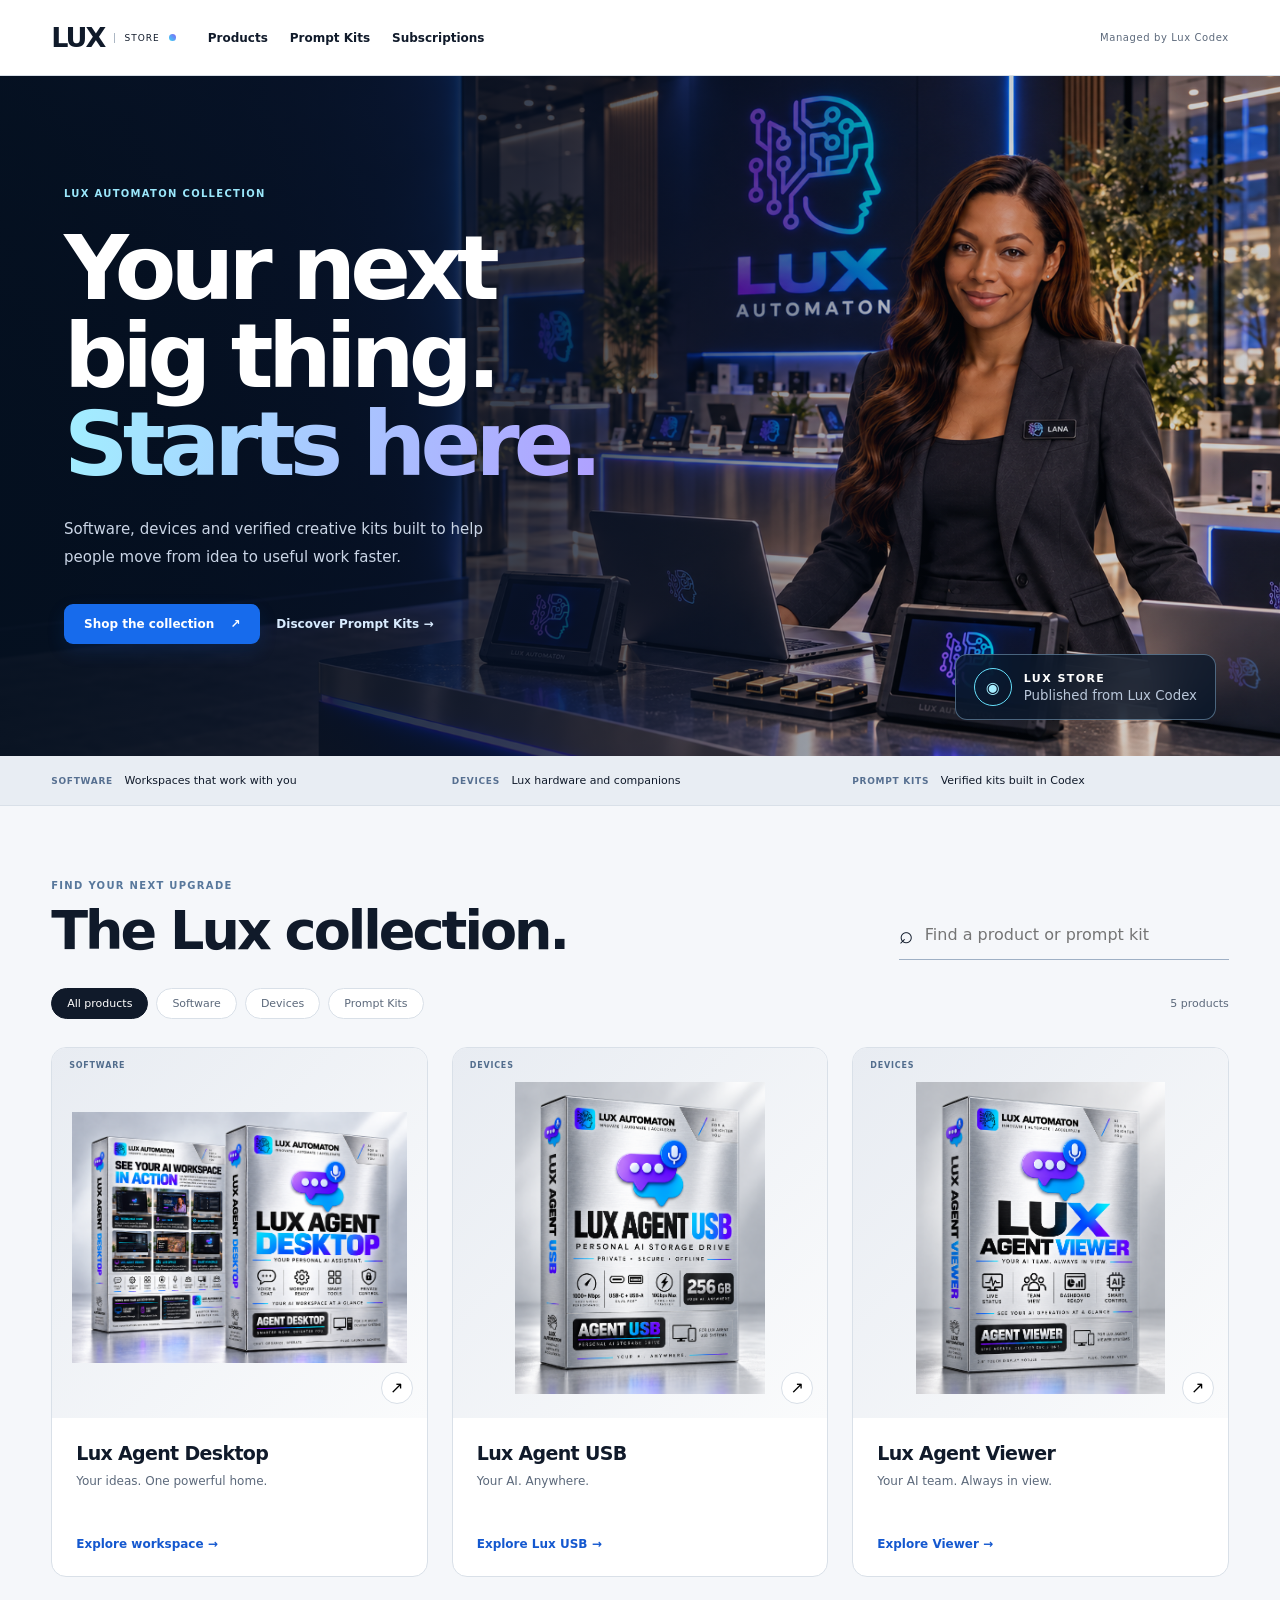
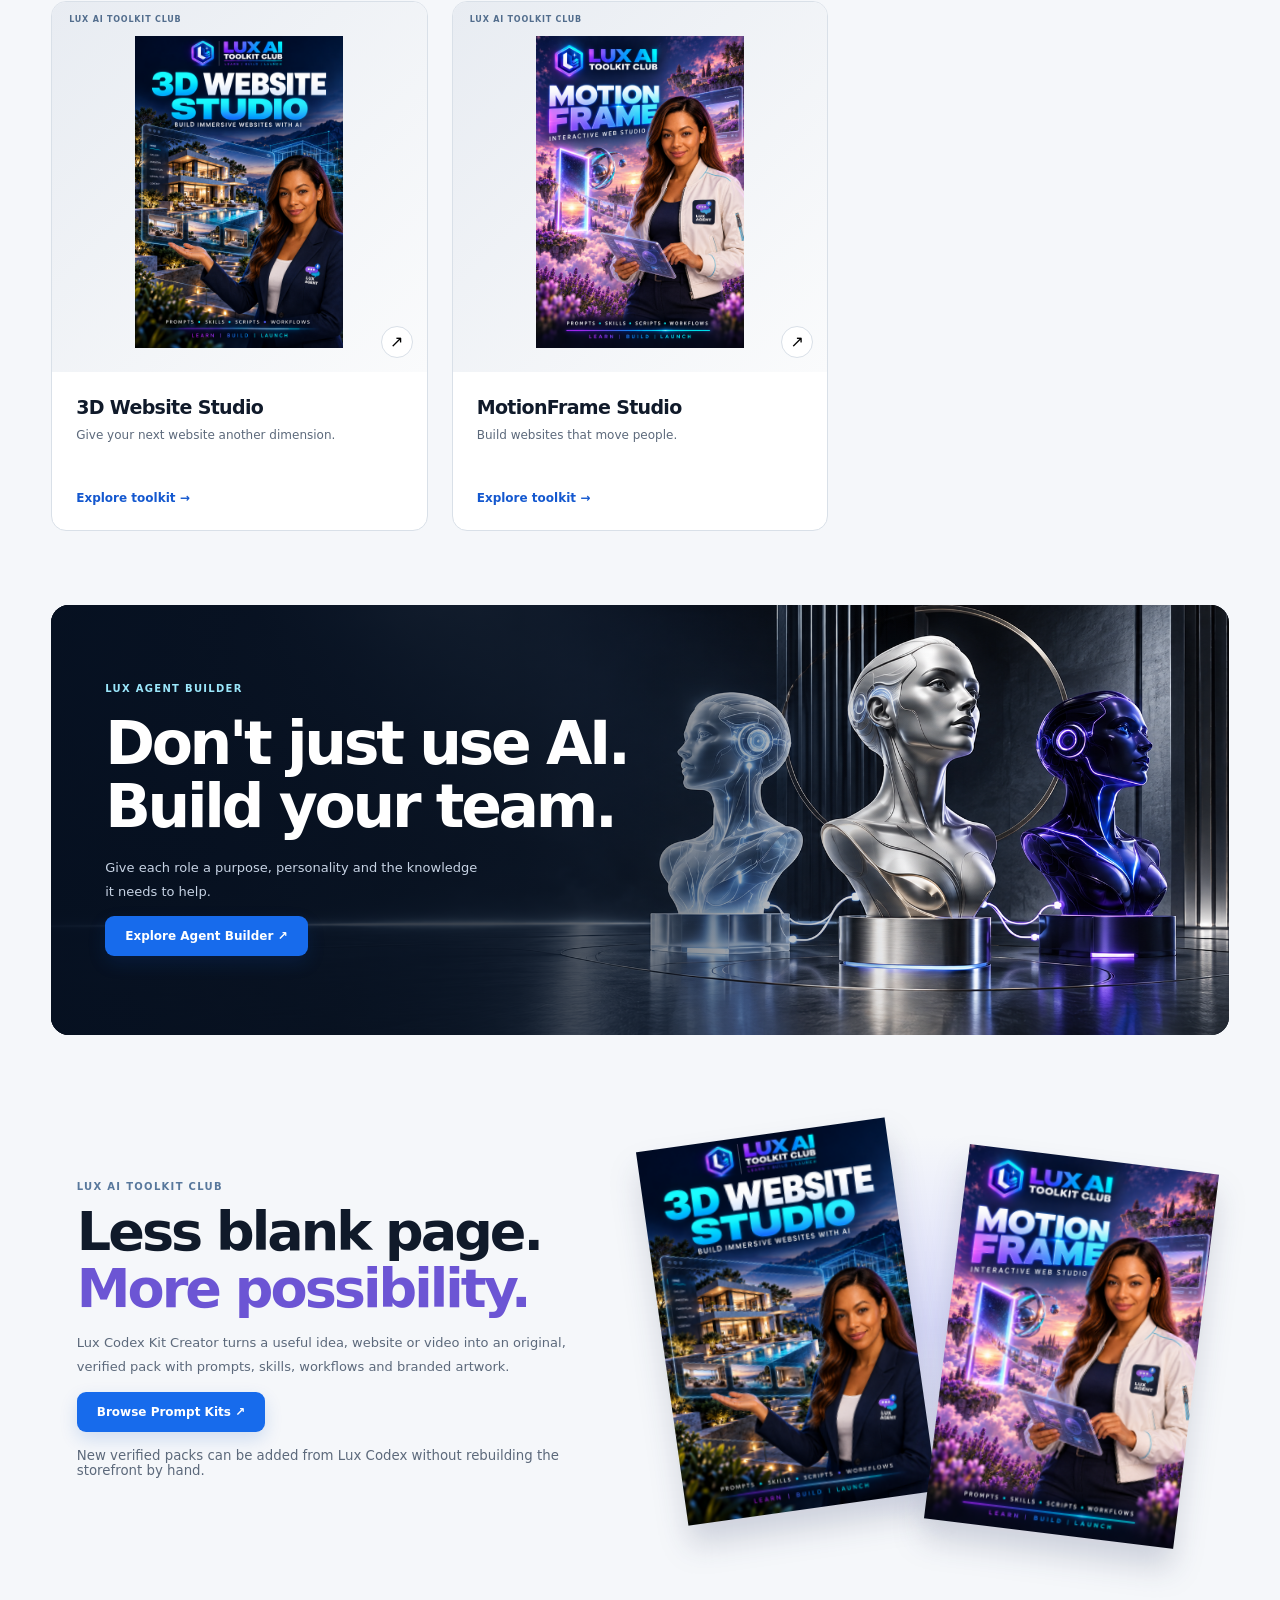
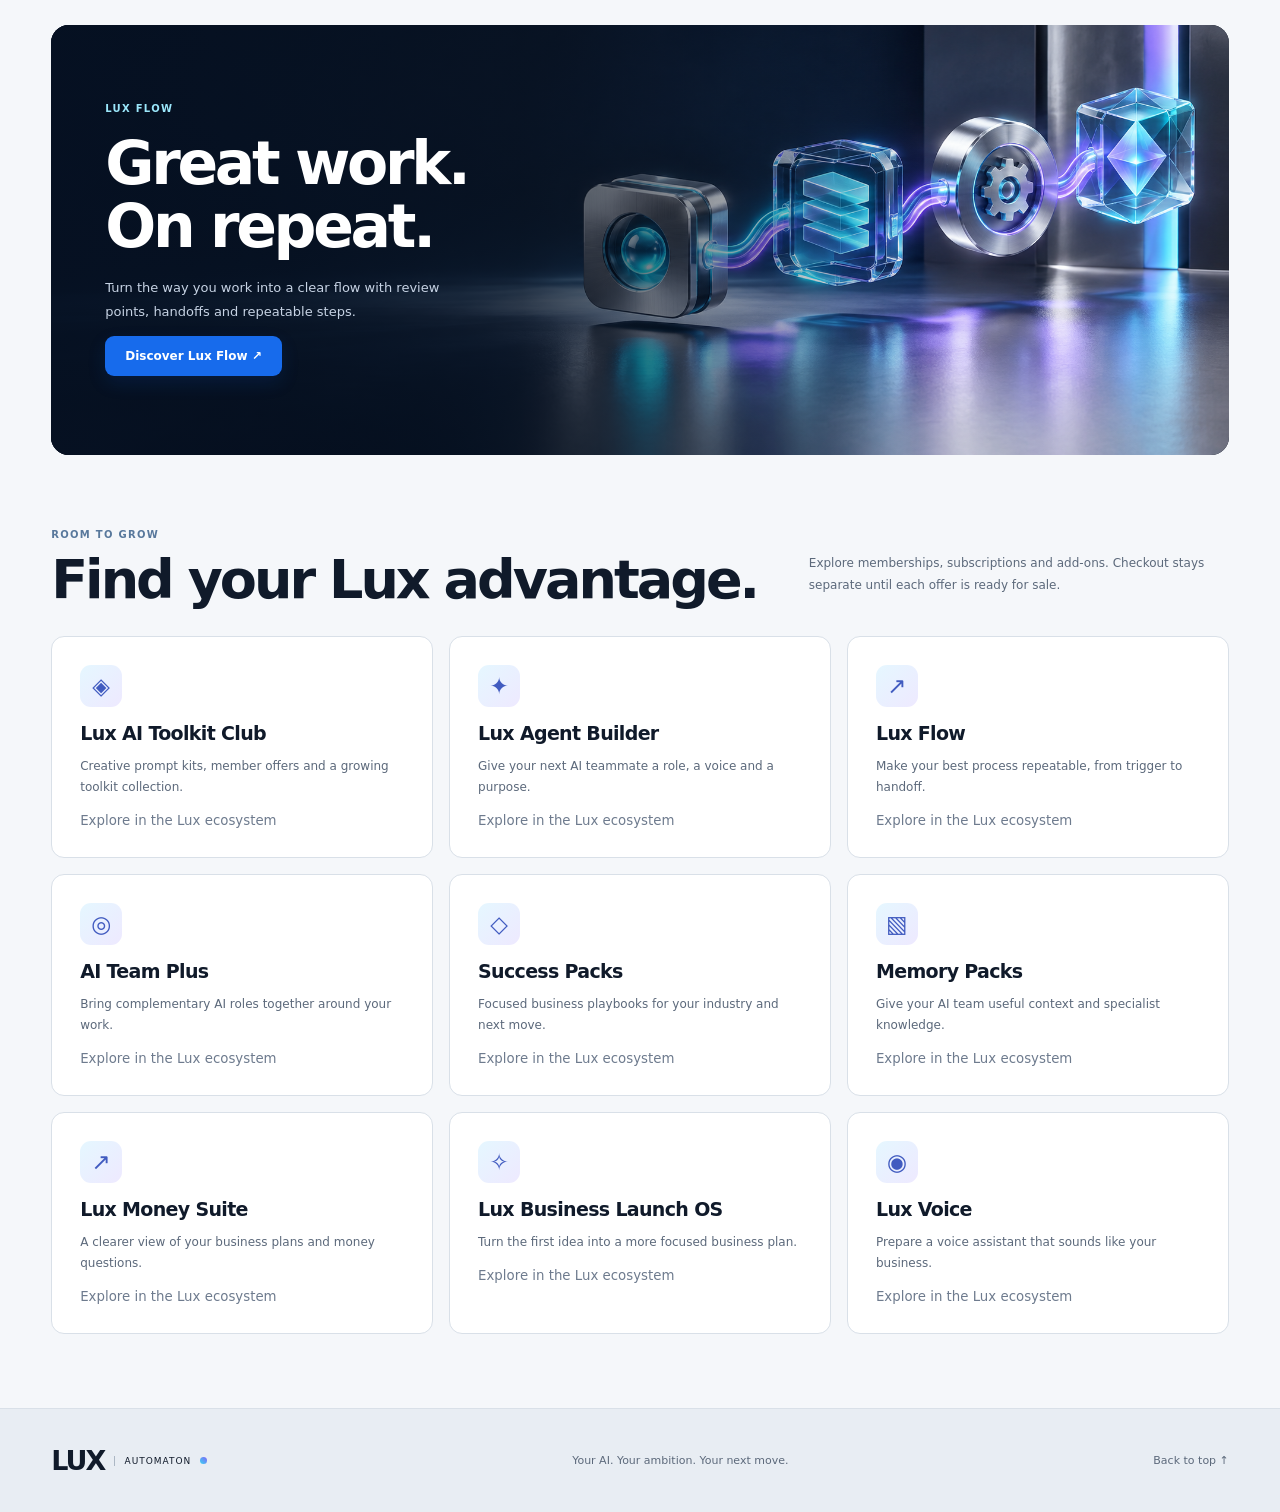
==== index.html @ 1db1ba27 "Launch Lux Store website" ====
<!doctype html>
<html lang="en">
<head>
<meta charset="utf-8"><meta name="viewport" content="width=device-width,initial-scale=1">
<meta name="theme-color" content="#07111f">
<meta name="description" content="Lux Store — software, devices, prompt kits and AI business tools from Lux Automaton.">
<title>Lux Store — Lux Automaton</title><link rel="stylesheet" href="./styles.css">
</head>
<body>
<header class="topbar">
<a class="brand" href="#top" aria-label="Lux Store home"><strong>LUX</strong><span>STORE</span><i></i></a>
<nav aria-label="Store navigation"><button data-filter="All products">Products</button><button data-filter="Prompt Kits">Prompt Kits</button><a href="#offers">Subscriptions</a></nav>
<span class="managed">Managed by Lux Codex</span>
</header>
<main id="top">
<section class="hero"><img class="hero-scene" src="./assets/lana-showroom.png" alt=""><div class="hero-shade"></div>
<div class="hero-copy"><span class="eyebrow">LUX AUTOMATON COLLECTION</span><h1>Your next<br>big thing.<br><em>Starts here.</em></h1>
<p>Software, devices and verified creative kits built to help people move from idea to useful work faster.</p>
<div class="hero-actions"><button class="primary" data-filter="All products">Shop the collection <span>↗</span></button><button class="secondary" data-filter="Prompt Kits">Discover Prompt Kits →</button></div></div>
<div class="hero-badge"><span>◉</span><div><b>LUX STORE</b><small>Published from Lux Codex</small></div></div></section>
<section class="service-strip"><span><b>SOFTWARE</b> Workspaces that work with you</span><span><b>DEVICES</b> Lux hardware and companions</span><span><b>PROMPT KITS</b> Verified kits built in Codex</span></section>
<section class="collection" id="collection"><div class="section-heading"><div><span class="eyebrow">FIND YOUR NEXT UPGRADE</span><h2>The Lux collection.</h2></div>
<label class="search"><span>⌕</span><input id="search" type="search" placeholder="Find a product or prompt kit" aria-label="Search Lux Store"></label></div>
<div class="filters" role="group" aria-label="Product categories"><button class="active" data-filter="All products">All products</button><button data-filter="Software">Software</button><button data-filter="Devices">Devices</button><button data-filter="Prompt Kits">Prompt Kits</button><span id="count" aria-live="polite"></span></div>
<div class="grid" id="products"></div><div class="empty" id="empty" hidden><h3>No products found.</h3><p>Try another search or show the full collection.</p><button class="primary" data-filter="All products">Show all products</button></div></section>
<section class="promo"><img src="./assets/builder-banner.png" alt=""><div><span class="eyebrow">LUX AGENT BUILDER</span><h2>Don't just use AI.<br>Build your team.</h2><p>Give each role a purpose, personality and the knowledge it needs to help.</p><a class="primary" href="#offers">Explore Agent Builder ↗</a></div></section>
<section class="club"><div><span class="eyebrow">LUX AI TOOLKIT CLUB</span><h2>Less blank page.<br><em>More possibility.</em></h2><p>Lux Codex Kit Creator turns a useful idea, website or video into an original, verified pack with prompts, skills, workflows and branded artwork.</p><button class="primary" data-filter="Prompt Kits">Browse Prompt Kits ↗</button><small>New verified packs can be added from Lux Codex without rebuilding the storefront by hand.</small></div>
<div class="kit-stack"><img src="./assets/kit-3d.png" alt="3D Website Studio cover"><img src="./assets/kit-motion.png" alt="MotionFrame Studio cover"></div></section>
<section class="promo"><img src="./assets/flow-banner.png" alt=""><div><span class="eyebrow">LUX FLOW</span><h2>Great work.<br>On repeat.</h2><p>Turn the way you work into a clear flow with review points, handoffs and repeatable steps.</p><a class="primary" href="#offers">Discover Lux Flow ↗</a></div></section>
<section class="offers-section" id="offers"><div class="section-heading"><div><span class="eyebrow">ROOM TO GROW</span><h2>Find your Lux advantage.</h2></div><p>Explore memberships, subscriptions and add-ons. Checkout stays separate until each offer is ready for sale.</p></div><div class="offers" id="offer-grid"></div></section>
</main>
<footer><div class="brand"><strong>LUX</strong><span>AUTOMATON</span><i></i></div><p>Your AI. Your ambition. Your next move.</p><a href="#top">Back to top ↑</a></footer>
<dialog id="product-dialog"><button class="close" aria-label="Close product details">×</button><div class="dialog-grid"><div class="gallery"><img id="dialog-image" alt=""><div id="gallery-tabs" class="gallery-tabs"></div></div><div class="details"><span id="dialog-category" class="eyebrow"></span><h2 id="dialog-title"></h2><p id="dialog-description"></p><ul id="dialog-features"></ul><div class="detail-note">Current pricing and purchase options will appear here when enabled. Browsing does not start a subscription.</div></div></div></dialog>
<script src="./app.js" defer></script>
</body></html>
---- styles.css ----
:root{--ink:#101a2a;--muted:#5c697b;--line:#d9e0e8;--blue:#176bec;--cyan:#39d5f4;--violet:#8065f6;--night:#07111f;--paper:#f5f7fa;font-family:Inter,ui-sans-serif,system-ui,-apple-system,BlinkMacSystemFont,"Segoe UI",sans-serif;color:var(--ink);background:var(--paper)}
*{box-sizing:border-box}html{scroll-behavior:smooth}body{margin:0;background:var(--paper)}button,a,input{font:inherit}.topbar{position:sticky;top:0;z-index:20;display:flex;align-items:center;gap:32px;min-height:76px;padding:16px clamp(20px,4vw,64px);background:#fffffff2;border-bottom:1px solid var(--line);backdrop-filter:blur(18px)}
.brand{display:flex;align-items:center;gap:9px;color:var(--ink);text-decoration:none;white-space:nowrap}.brand strong{font-size:27px;letter-spacing:-.07em}.brand span{font-size:9px;letter-spacing:.11em;border-left:1px solid #acb7c4;padding-left:10px}.brand i{width:7px;height:7px;border-radius:50%;background:linear-gradient(45deg,var(--cyan),var(--violet))}
.topbar nav{display:flex;gap:22px;align-items:center;flex:1}.topbar nav button,.topbar nav a{border:0;background:none;padding:8px 0;color:var(--ink);text-decoration:none;font-size:12px;font-weight:700;cursor:pointer}.topbar nav button:hover,.topbar nav a:hover{color:var(--blue)}.managed{font-size:10px;color:var(--muted);letter-spacing:.06em}
.hero{position:relative;isolation:isolate;min-height:680px;background:var(--night);color:#fff;overflow:hidden;display:flex;align-items:center}.hero-scene{position:absolute;inset:0;width:100%;height:100%;object-fit:cover;z-index:-3}.hero-shade{position:absolute;inset:0;z-index:-2;background:linear-gradient(90deg,#041020ed 0%,#061126c7 42%,#08132633 75%,#07111f33)}
.hero-copy{width:min(690px,60%);padding:70px clamp(24px,5vw,76px)}.eyebrow{display:block;font-size:10px;letter-spacing:.13em;font-weight:800;color:#58789c}.hero .eyebrow,.promo .eyebrow{color:#9be7fb}.hero h1{font-size:clamp(52px,7vw,92px);line-height:.98;letter-spacing:-.065em;margin:26px 0 28px}.hero h1 em{font-style:normal;background:linear-gradient(100deg,#a2efff,#afa0ff);background-clip:text;color:transparent}.hero p{max-width:470px;color:#cad5e6;line-height:1.85;font-size:15px}
.hero-actions{display:flex;gap:16px;flex-wrap:wrap;margin-top:32px}.primary{display:inline-flex;align-items:center;justify-content:center;gap:16px;border:0;border-radius:9px;background:var(--blue);color:#fff!important;text-decoration:none;padding:13px 20px;font-size:12px;font-weight:800;cursor:pointer;box-shadow:0 7px 18px #0b4fc329}.primary:hover{background:#0755ca;transform:translateY(-1px)}.secondary{border:0;background:transparent;color:#d9ecff;padding:10px 0;font-size:12px;font-weight:700;cursor:pointer}
.hero-badge{position:absolute;right:5%;bottom:36px;display:flex;align-items:center;gap:12px;padding:13px 18px;border:1px solid #a7d7fa66;background:#09172ac9;border-radius:12px;backdrop-filter:blur(16px)}.hero-badge>span{display:grid;place-items:center;width:38px;height:38px;border:1px solid #65dffa;border-radius:50%;color:#a6eeff}.hero-badge b{display:block;font-size:11px;letter-spacing:.13em}.hero-badge small{display:block;color:#b9c7da;margin-top:3px}
.service-strip{display:grid;grid-template-columns:repeat(3,1fr);gap:24px;padding:18px clamp(20px,4vw,64px);background:#e8edf3;border-bottom:1px solid var(--line);font-size:11px}.service-strip b{font-size:9px;letter-spacing:.08em;color:#577091;margin-right:8px}
.collection,.offers-section{padding:74px clamp(20px,4vw,64px)}.section-heading{display:flex;align-items:flex-end;justify-content:space-between;gap:30px;margin-bottom:28px}.section-heading h2,.club h2{font-size:clamp(34px,4.4vw,54px);line-height:1.05;letter-spacing:-.055em;margin:12px 0 0}.section-heading>p{max-width:420px;color:var(--muted);font-size:12px;line-height:1.8}
.search{display:flex;align-items:center;gap:10px;width:min(100%,330px);border-bottom:1px solid #9fb0c5;padding:10px 0}.search span{font-size:24px}.search input{border:0;background:transparent;width:100%;outline:none}.filters{display:flex;align-items:center;gap:8px;flex-wrap:wrap;margin-bottom:28px}.filters button,.gallery-tabs button{border:1px solid var(--line);background:#fff;border-radius:999px;padding:8px 15px;font-size:11px;color:var(--muted);cursor:pointer}.filters button.active,.gallery-tabs button.active{background:var(--ink);border-color:var(--ink);color:#fff}.filters #count{margin-left:auto;color:var(--muted);font-size:11px}
.grid{display:grid;grid-template-columns:repeat(3,minmax(0,1fr));gap:24px}.card{overflow:hidden;border:1px solid var(--line);background:#fff;border-radius:15px}.card-media{position:relative;height:370px;background:linear-gradient(135deg,#e8ecf2,#fafbfc);border:0;width:100%;padding:34px 20px 24px;cursor:pointer}.card-media img{width:100%;height:100%;object-fit:contain;transition:transform .25s}.card-media:hover img{transform:scale(1.025) translateY(-4px)}.card-media .label{position:absolute;left:17px;top:13px;font-size:8px;font-weight:800;letter-spacing:.1em;color:#526d8d}.card-media .arrow{position:absolute;right:14px;bottom:14px;width:32px;height:32px;border-radius:50%;display:grid;place-items:center;background:#fff;border:1px solid var(--line)}
.card-copy{padding:24px}.card-copy h3,.offers h3{margin:0 0 7px;font-size:19px;letter-spacing:-.035em}.card-copy p{margin:0 0 22px;color:var(--muted);font-size:12px;line-height:1.7;min-height:40px}.link-button{border:0;background:none;padding:0;color:#1458cf;font-size:12px;font-weight:800;cursor:pointer}.empty{padding:42px;border:1px dashed #a9b9cc;border-radius:12px;text-align:center}.empty p{color:var(--muted)}
.promo{position:relative;isolation:isolate;overflow:hidden;min-height:430px;margin:0 clamp(20px,4vw,64px);border-radius:18px;background:#07111f;color:#fff;display:flex;align-items:center}.promo>img{position:absolute;inset:0;width:100%;height:100%;object-fit:cover;object-position:right center;z-index:-2}.promo:after{content:"";position:absolute;inset:0;z-index:-1;background:linear-gradient(90deg,#061122e6 0%,#07111fc5 40%,transparent 75%)}.promo>div{padding:54px;max-width:54%}.promo h2{font-size:clamp(36px,4.7vw,60px);line-height:1.05;letter-spacing:-.055em;margin:18px 0}.promo p{max-width:380px;color:#c7d3e4;line-height:1.8;font-size:13px}
.club{display:grid;grid-template-columns:1fr 1fr;align-items:center;gap:42px;padding:90px clamp(28px,6vw,90px)}.club p{max-width:530px;color:var(--muted);font-size:13px;line-height:1.85}.club h2 em{font-style:normal;color:#6c55d4}.club small{display:block;color:var(--muted);margin-top:16px}.kit-stack{position:relative;height:410px;background:radial-gradient(ellipse,#dadcfb,transparent 67%)}.kit-stack img{position:absolute;height:92%;max-width:55%;object-fit:contain;filter:drop-shadow(0 20px 15px #18204e2d)}.kit-stack img:first-child{left:0;top:2%;transform:rotate(-8deg)}.kit-stack img:last-child{right:1%;bottom:0;transform:rotate(7deg)}
.offers{display:grid;grid-template-columns:repeat(3,minmax(0,1fr));gap:16px}.offer{padding:28px;background:#fff;border:1px solid var(--line);border-radius:13px}.offer .icon{display:grid;place-items:center;width:42px;height:42px;border-radius:11px;background:linear-gradient(135deg,#e5f7ff,#eee9ff);color:#415bc0;font-size:23px;margin-bottom:15px}.offer p{color:var(--muted);font-size:12px;line-height:1.75}.offer small{color:#6e7b8e}
footer{display:flex;align-items:center;justify-content:space-between;gap:24px;padding:34px clamp(20px,4vw,64px);background:#e8edf3;border-top:1px solid var(--line)}footer p,footer a{font-size:11px;color:var(--muted)}footer a{text-decoration:none}
dialog{width:min(960px,calc(100vw - 32px));padding:0;border:1px solid var(--line);border-radius:18px;box-shadow:0 30px 90px #08132955;overflow:hidden}dialog::backdrop{background:#020817aa;backdrop-filter:blur(4px)}.close{position:absolute;right:14px;top:14px;z-index:3;width:36px;height:36px;border-radius:50%;border:1px solid var(--line);background:#fff;font-size:22px;cursor:pointer}.dialog-grid{display:grid;grid-template-columns:1fr 1fr}.gallery{padding:30px;background:#e6ebf1;display:flex;flex-direction:column;align-items:center;justify-content:center}.gallery>img{width:100%;height:450px;object-fit:contain}.gallery-tabs{display:flex;gap:8px;margin-top:18px}.details{padding:58px 38px;align-self:center}.details h2{font-size:34px;letter-spacing:-.05em;margin:18px 0}.details p{color:var(--muted);line-height:1.8}.details ul{list-style:none;padding:0;margin:26px 0}.details li{padding:10px 0;border-bottom:1px solid var(--line);font-size:12px}.detail-note{font-size:11px;color:var(--muted);background:#f3f6f9;border:1px solid var(--line);border-radius:10px;padding:14px}
.topbar button:focus-visible,.topbar a:focus-visible,.primary:focus-visible,.secondary:focus-visible,.card button:focus-visible,input:focus-visible,.close:focus-visible{outline:3px solid #176bec;outline-offset:3px}
@media(max-width:1000px){.managed{display:none}.grid,.offers{grid-template-columns:repeat(2,minmax(0,1fr))}.hero-copy{width:70%}.promo>div{max-width:65%}}
@media(max-width:680px){.topbar{flex-wrap:wrap;gap:16px}.topbar nav{justify-content:flex-end;gap:14px}.hero{min-height:700px;align-items:flex-end}.hero-copy{width:100%;padding:52px 24px 118px}.hero h1{font-size:58px}.hero-shade{background:linear-gradient(0deg,#07111ff8 18%,#07111f90 70%,#07111f33)}.hero-badge{left:24px;right:auto;bottom:28px}.service-strip{grid-template-columns:1fr;gap:8px}.section-heading{flex-direction:column;align-items:flex-start}.search{width:100%}.grid,.offers{grid-template-columns:1fr}.card-media{height:390px}.promo{min-height:570px;margin:0 16px;align-items:flex-end}.promo>img{height:58%;object-position:right top}.promo:after{background:linear-gradient(0deg,#07111f 40%,transparent 90%)}.promo>div{padding:30px;max-width:100%}.club{grid-template-columns:1fr;padding:60px 24px}.kit-stack{height:340px}.dialog-grid{grid-template-columns:1fr}.gallery>img{height:320px}.details{padding:34px 28px}footer{align-items:flex-start;flex-direction:column}}
@media(prefers-reduced-motion:reduce){*{scroll-behavior:auto!important;transition:none!important}.card-media:hover img,.primary:hover{transform:none}}
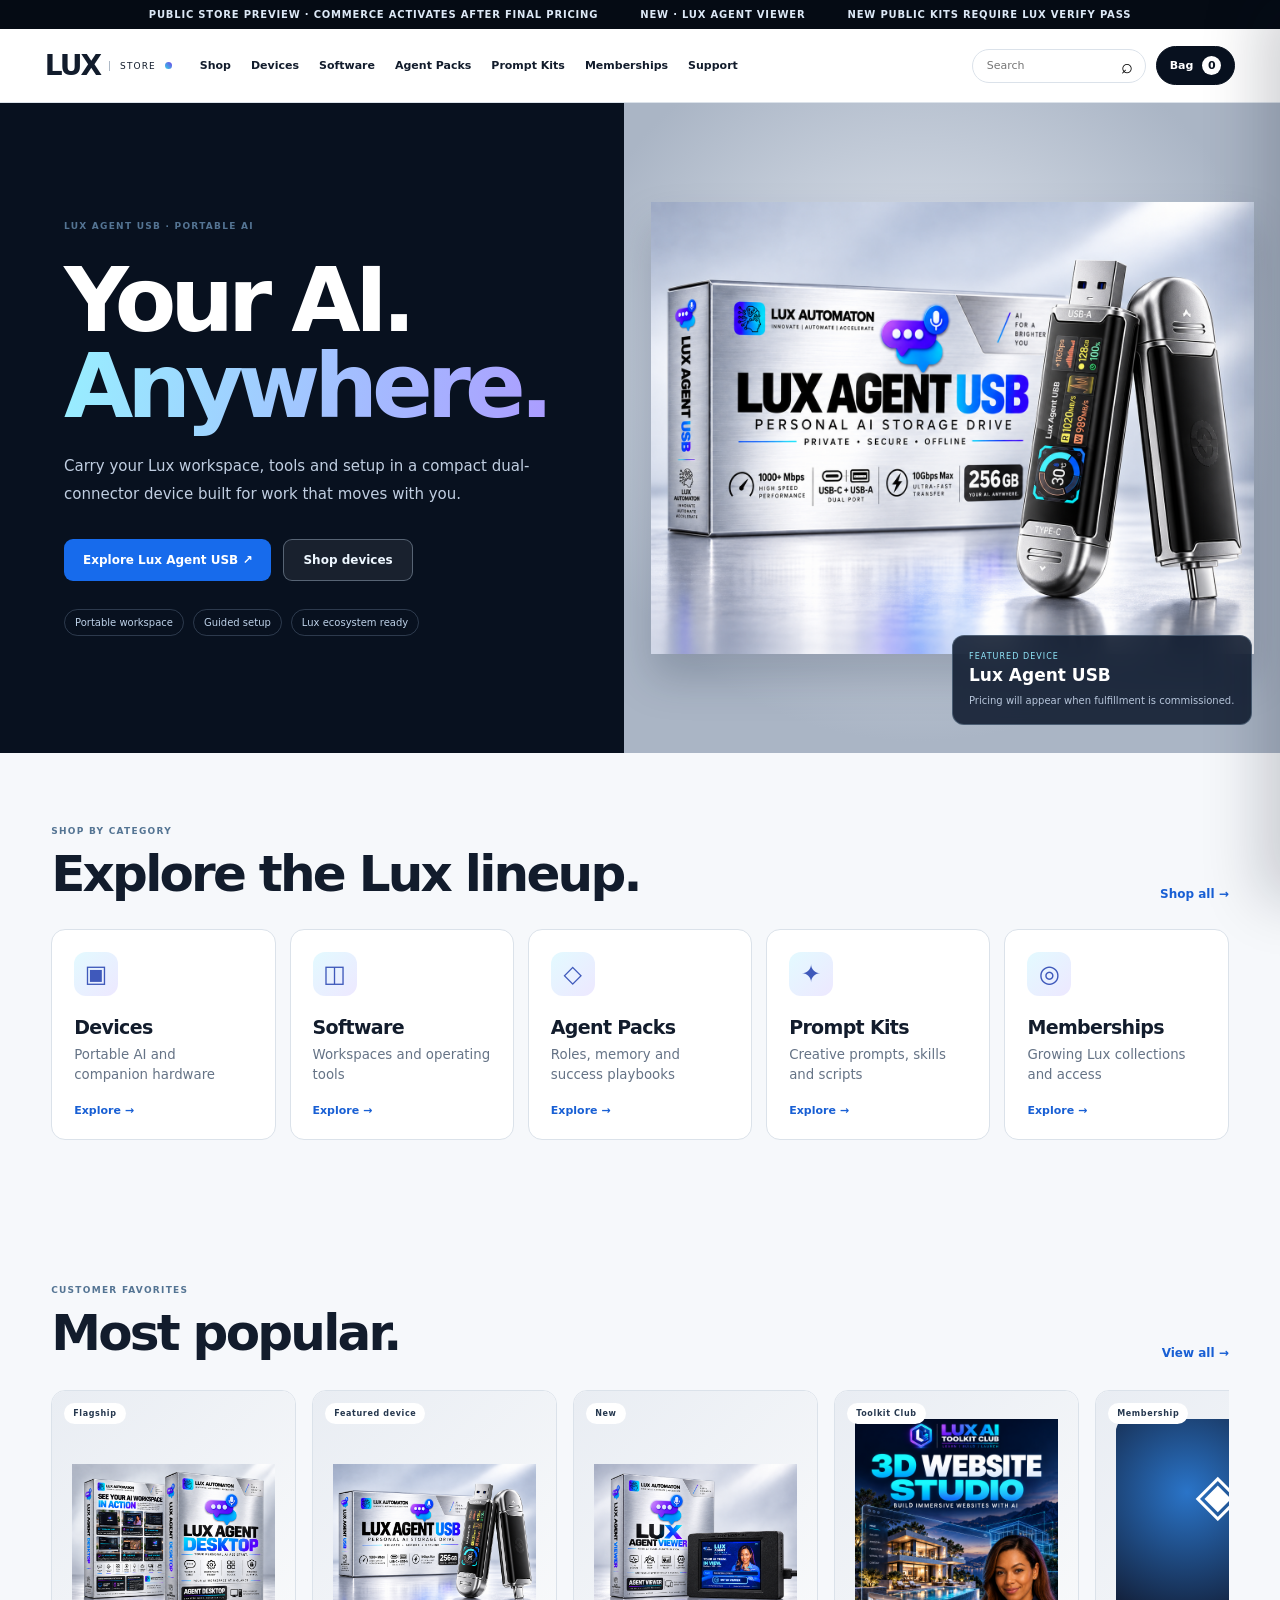
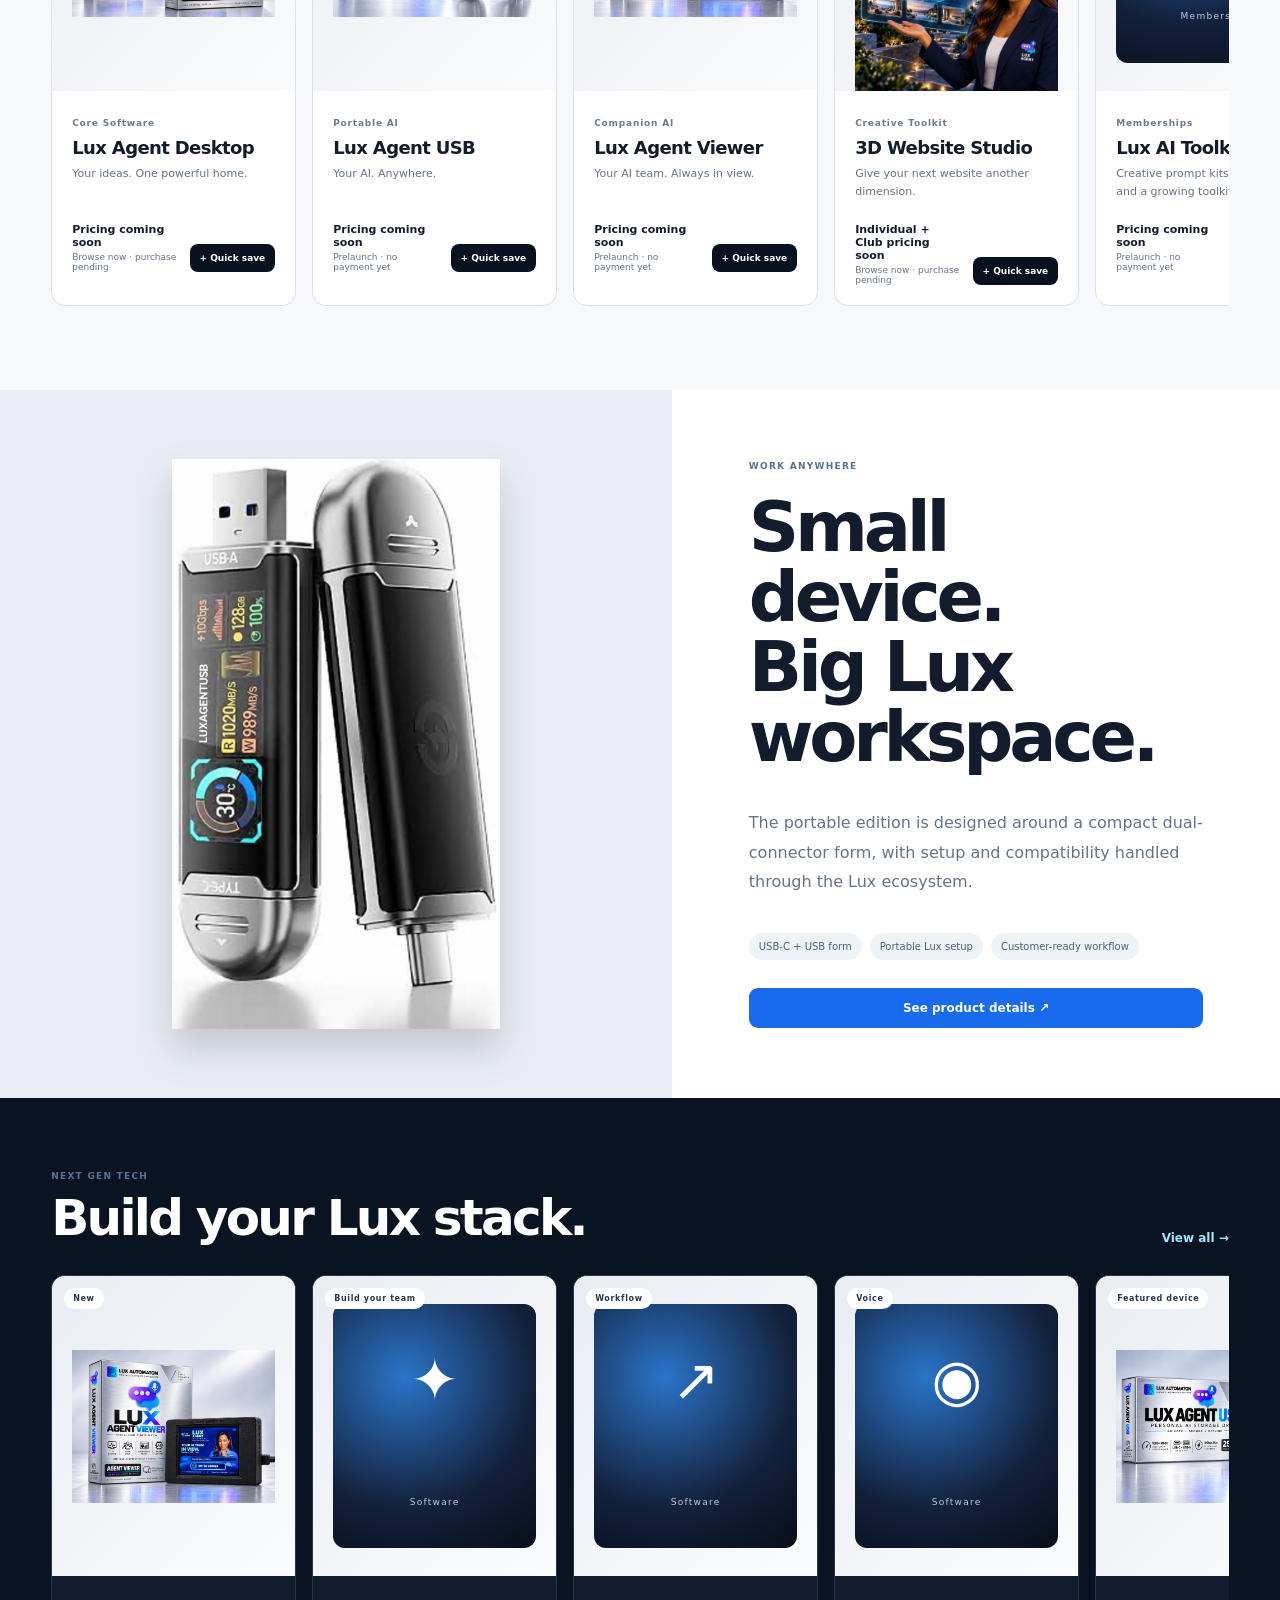
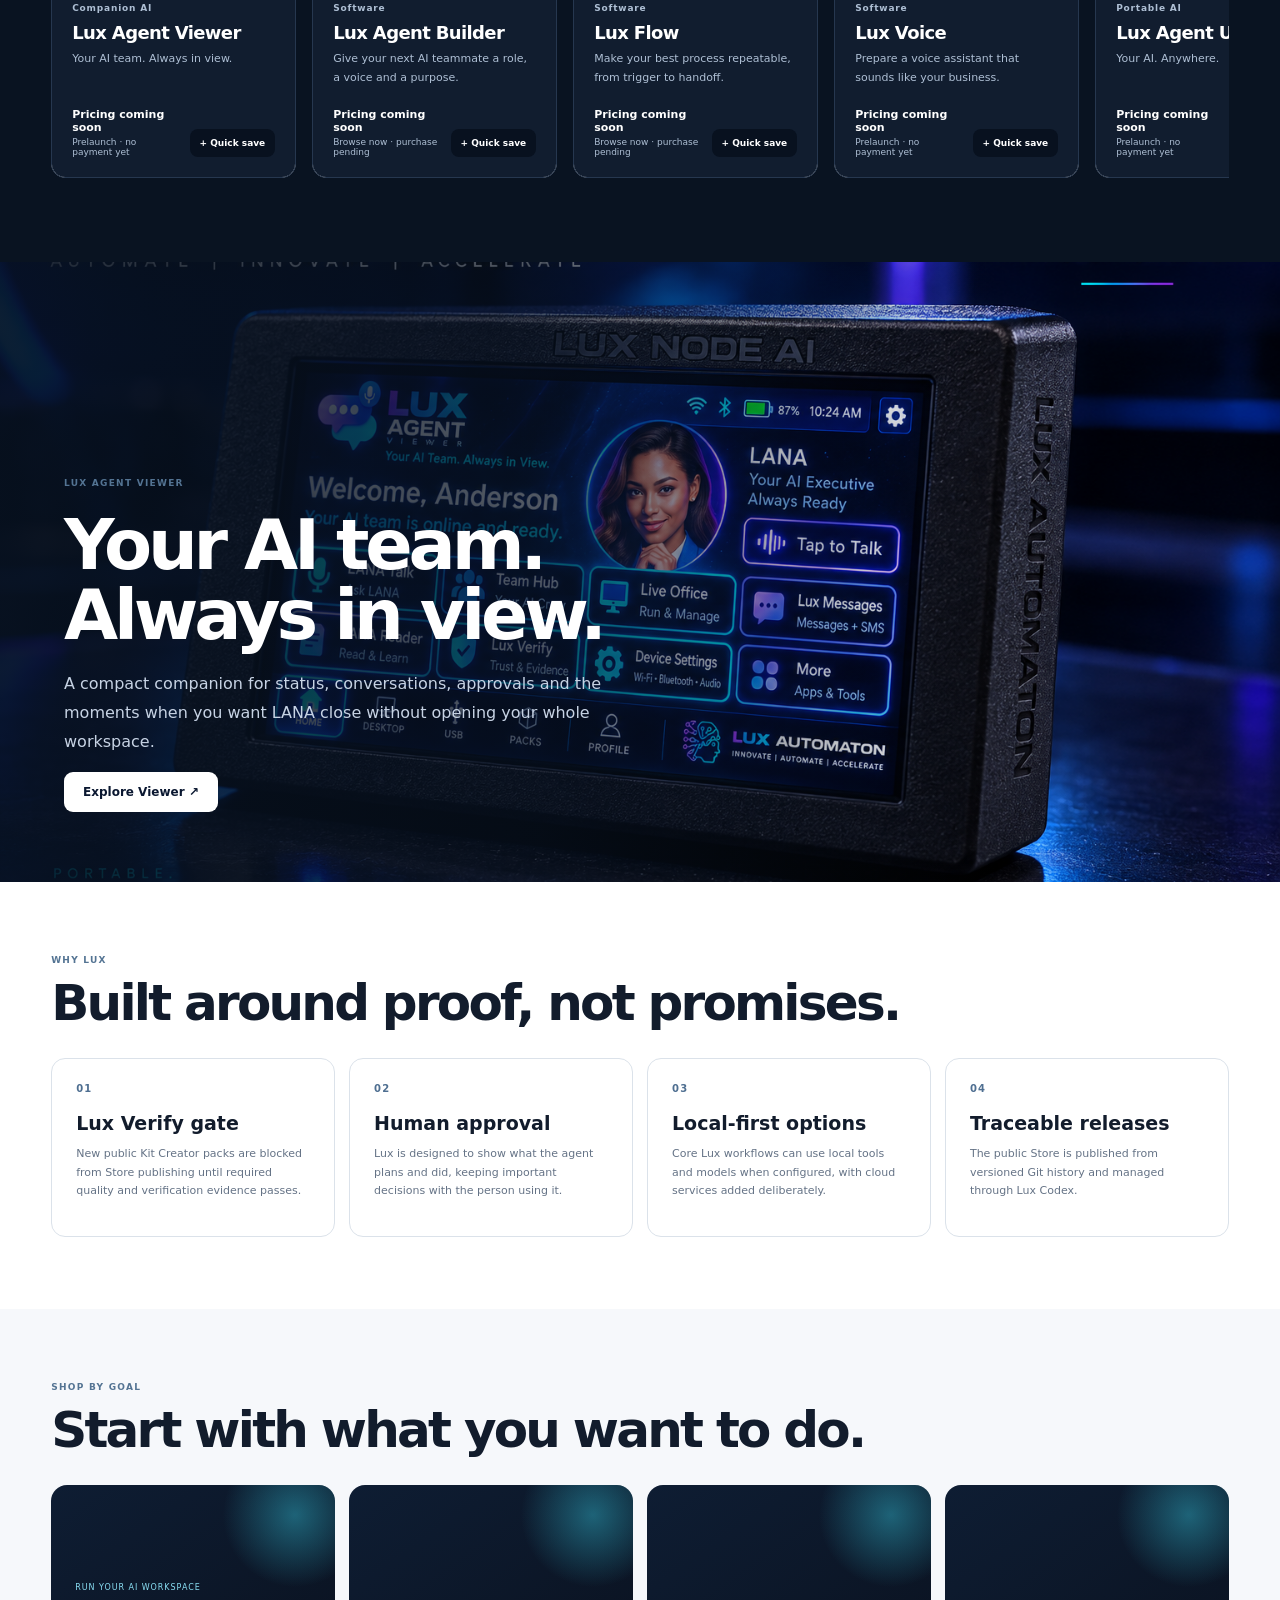
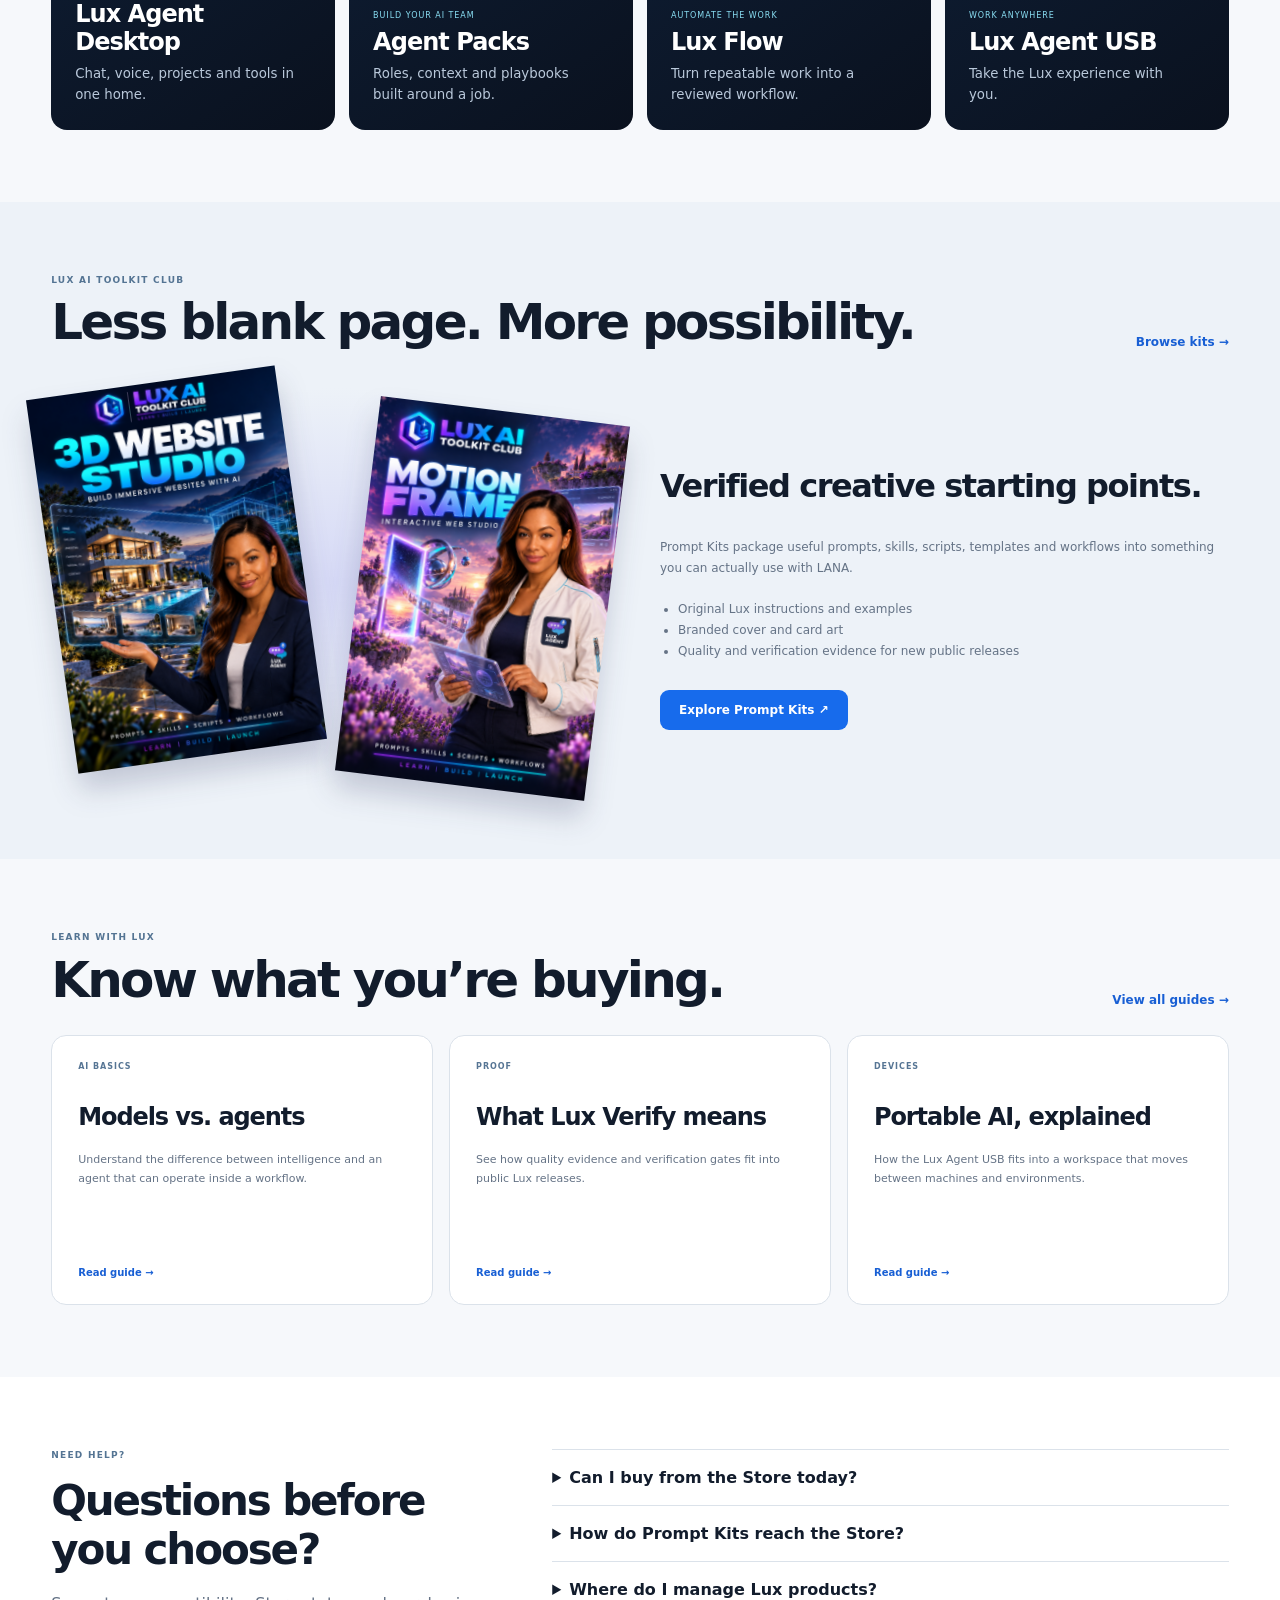
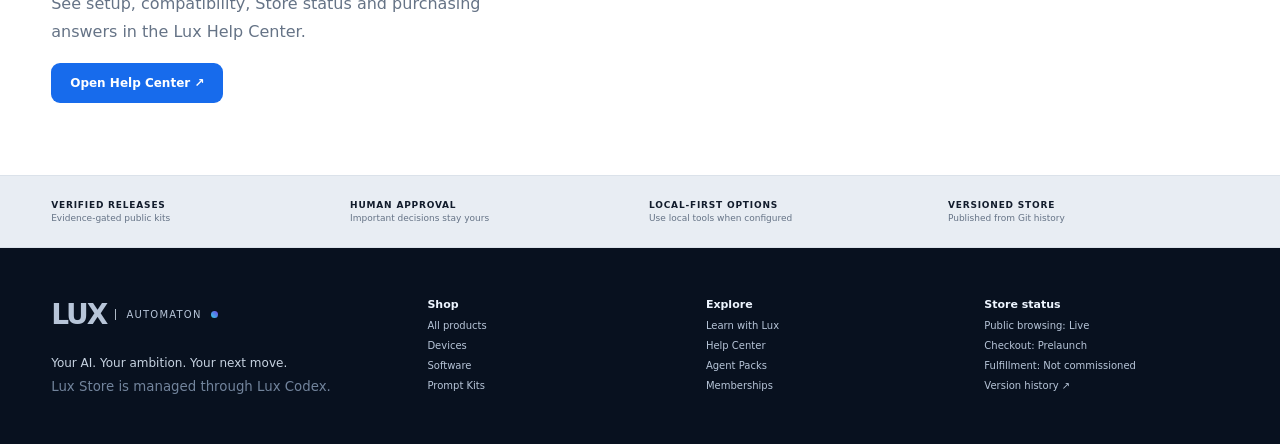
==== commit 7326fef5: "Expand Lux Store into full retail experience" ====
--- a/index.html
+++ b/index.html
@@ -1,35 +1,105 @@
 <!doctype html>
 <html lang="en">
 <head>
-<meta charset="utf-8"><meta name="viewport" content="width=device-width,initial-scale=1">
-<meta name="theme-color" content="#07111f">
-<meta name="description" content="Lux Store — software, devices, prompt kits and AI business tools from Lux Automaton.">
-<title>Lux Store — Lux Automaton</title><link rel="stylesheet" href="./styles.css">
+  <meta charset="utf-8">
+  <meta name="viewport" content="width=device-width,initial-scale=1">
+  <meta name="theme-color" content="#07111f">
+  <meta name="description" content="Shop the Lux ecosystem: AI software, portable devices, Agent Packs, verified prompt kits and memberships.">
+  <title>Lux Store — AI software, devices and verified kits</title>
+  <link rel="stylesheet" href="./styles.css">
 </head>
-<body>
-<header class="topbar">
-<a class="brand" href="#top" aria-label="Lux Store home"><strong>LUX</strong><span>STORE</span><i></i></a>
-<nav aria-label="Store navigation"><button data-filter="All products">Products</button><button data-filter="Prompt Kits">Prompt Kits</button><a href="#offers">Subscriptions</a></nav>
-<span class="managed">Managed by Lux Codex</span>
-</header>
-<main id="top">
-<section class="hero"><img class="hero-scene" src="./assets/lana-showroom.png" alt=""><div class="hero-shade"></div>
-<div class="hero-copy"><span class="eyebrow">LUX AUTOMATON COLLECTION</span><h1>Your next<br>big thing.<br><em>Starts here.</em></h1>
-<p>Software, devices and verified creative kits built to help people move from idea to useful work faster.</p>
-<div class="hero-actions"><button class="primary" data-filter="All products">Shop the collection <span>↗</span></button><button class="secondary" data-filter="Prompt Kits">Discover Prompt Kits →</button></div></div>
-<div class="hero-badge"><span>◉</span><div><b>LUX STORE</b><small>Published from Lux Codex</small></div></div></section>
-<section class="service-strip"><span><b>SOFTWARE</b> Workspaces that work with you</span><span><b>DEVICES</b> Lux hardware and companions</span><span><b>PROMPT KITS</b> Verified kits built in Codex</span></section>
-<section class="collection" id="collection"><div class="section-heading"><div><span class="eyebrow">FIND YOUR NEXT UPGRADE</span><h2>The Lux collection.</h2></div>
-<label class="search"><span>⌕</span><input id="search" type="search" placeholder="Find a product or prompt kit" aria-label="Search Lux Store"></label></div>
-<div class="filters" role="group" aria-label="Product categories"><button class="active" data-filter="All products">All products</button><button data-filter="Software">Software</button><button data-filter="Devices">Devices</button><button data-filter="Prompt Kits">Prompt Kits</button><span id="count" aria-live="polite"></span></div>
-<div class="grid" id="products"></div><div class="empty" id="empty" hidden><h3>No products found.</h3><p>Try another search or show the full collection.</p><button class="primary" data-filter="All products">Show all products</button></div></section>
-<section class="promo"><img src="./assets/builder-banner.png" alt=""><div><span class="eyebrow">LUX AGENT BUILDER</span><h2>Don't just use AI.<br>Build your team.</h2><p>Give each role a purpose, personality and the knowledge it needs to help.</p><a class="primary" href="#offers">Explore Agent Builder ↗</a></div></section>
-<section class="club"><div><span class="eyebrow">LUX AI TOOLKIT CLUB</span><h2>Less blank page.<br><em>More possibility.</em></h2><p>Lux Codex Kit Creator turns a useful idea, website or video into an original, verified pack with prompts, skills, workflows and branded artwork.</p><button class="primary" data-filter="Prompt Kits">Browse Prompt Kits ↗</button><small>New verified packs can be added from Lux Codex without rebuilding the storefront by hand.</small></div>
-<div class="kit-stack"><img src="./assets/kit-3d.png" alt="3D Website Studio cover"><img src="./assets/kit-motion.png" alt="MotionFrame Studio cover"></div></section>
-<section class="promo"><img src="./assets/flow-banner.png" alt=""><div><span class="eyebrow">LUX FLOW</span><h2>Great work.<br>On repeat.</h2><p>Turn the way you work into a clear flow with review points, handoffs and repeatable steps.</p><a class="primary" href="#offers">Discover Lux Flow ↗</a></div></section>
-<section class="offers-section" id="offers"><div class="section-heading"><div><span class="eyebrow">ROOM TO GROW</span><h2>Find your Lux advantage.</h2></div><p>Explore memberships, subscriptions and add-ons. Checkout stays separate until each offer is ready for sale.</p></div><div class="offers" id="offer-grid"></div></section>
-</main>
-<footer><div class="brand"><strong>LUX</strong><span>AUTOMATON</span><i></i></div><p>Your AI. Your ambition. Your next move.</p><a href="#top">Back to top ↑</a></footer>
-<dialog id="product-dialog"><button class="close" aria-label="Close product details">×</button><div class="dialog-grid"><div class="gallery"><img id="dialog-image" alt=""><div id="gallery-tabs" class="gallery-tabs"></div></div><div class="details"><span id="dialog-category" class="eyebrow"></span><h2 id="dialog-title"></h2><p id="dialog-description"></p><ul id="dialog-features"></ul><div class="detail-note">Current pricing and purchase options will appear here when enabled. Browsing does not start a subscription.</div></div></div></dialog>
-<script src="./app.js" defer></script>
-</body></html>
+<body data-page="home">
+  <div id="site-chrome"></div>
+  <main>
+    <section class="retail-hero">
+      <div class="retail-hero-copy">
+        <span class="kicker">LUX AGENT USB · PORTABLE AI</span>
+        <h1>Your AI.<br><em>Anywhere.</em></h1>
+        <p>Carry your Lux workspace, tools and setup in a compact dual-connector device built for work that moves with you.</p>
+        <div class="hero-actions">
+          <a class="button primary" href="./product.html?id=usb">Explore Lux Agent USB ↗</a>
+          <a class="button ghost" href="./shop.html?category=Devices">Shop devices</a>
+        </div>
+        <div class="hero-proof"><span>Portable workspace</span><span>Guided setup</span><span>Lux ecosystem ready</span></div>
+      </div>
+      <div class="retail-hero-media">
+        <img src="./assets/approved-usb-set.png" alt="Lux Agent USB product set">
+        <div class="product-float"><span>FEATURED DEVICE</span><b>Lux Agent USB</b><small>Pricing will appear when fulfillment is commissioned.</small></div>
+      </div>
+    </section>
+
+    <section class="lineup section">
+      <div class="section-head"><div><span class="kicker">SHOP BY CATEGORY</span><h2>Explore the Lux lineup.</h2></div><a href="./shop.html">Shop all →</a></div>
+      <div class="category-grid" id="category-grid"></div>
+    </section>
+
+    <section class="merch section">
+      <div class="section-head"><div><span class="kicker">CUSTOMER FAVORITES</span><h2>Most popular.</h2></div><a href="./shop.html?sort=featured">View all →</a></div>
+      <div class="product-rail" id="popular-rail"></div>
+    </section>
+
+    <section class="feature-split usb-feature">
+      <div class="feature-media"><img src="./assets/approved-usb-device.png" alt="Lux Agent USB dual-connector device"></div>
+      <div class="feature-copy"><span class="kicker">WORK ANYWHERE</span><h2>Small device.<br>Big Lux workspace.</h2><p>The portable edition is designed around a compact dual-connector form, with setup and compatibility handled through the Lux ecosystem.</p>
+        <div class="spec-chips"><span>USB-C + USB form</span><span>Portable Lux setup</span><span>Customer-ready workflow</span></div>
+        <a class="button primary" href="./product.html?id=usb">See product details ↗</a>
+      </div>
+    </section>
+
+    <section class="merch section dark-merch">
+      <div class="section-head"><div><span class="kicker">NEXT GEN TECH</span><h2>Build your Lux stack.</h2></div><a href="./shop.html?sort=featured">View all →</a></div>
+      <div class="product-rail" id="nextgen-rail"></div>
+    </section>
+
+    <section class="viewer-story">
+      <div class="viewer-copy"><span class="kicker">LUX AGENT VIEWER</span><h2>Your AI team.<br>Always in view.</h2><p>A compact companion for status, conversations, approvals and the moments when you want LANA close without opening your whole workspace.</p><a class="button light" href="./product.html?id=viewer">Explore Viewer ↗</a></div>
+      <img src="./assets/viewer-showcase.png" alt="Lux Agent Viewer on a desk">
+    </section>
+
+    <section class="proof section">
+      <div class="section-head"><div><span class="kicker">WHY LUX</span><h2>Built around proof, not promises.</h2></div></div>
+      <div class="proof-grid">
+        <article><b>01</b><h3>Lux Verify gate</h3><p>New public Kit Creator packs are blocked from Store publishing until required quality and verification evidence passes.</p></article>
+        <article><b>02</b><h3>Human approval</h3><p>Lux is designed to show what the agent plans and did, keeping important decisions with the person using it.</p></article>
+        <article><b>03</b><h3>Local-first options</h3><p>Core Lux workflows can use local tools and models when configured, with cloud services added deliberately.</p></article>
+        <article><b>04</b><h3>Traceable releases</h3><p>The public Store is published from versioned Git history and managed through Lux Codex.</p></article>
+      </div>
+    </section>
+
+    <section class="goal-shop section">
+      <div class="section-head"><div><span class="kicker">SHOP BY GOAL</span><h2>Start with what you want to do.</h2></div></div>
+      <div class="goal-grid">
+        <a href="./product.html?id=desktop"><span>RUN YOUR AI WORKSPACE</span><b>Lux Agent Desktop</b><small>Chat, voice, projects and tools in one home.</small></a>
+        <a href="./shop.html?category=Agent%20Packs"><span>BUILD YOUR AI TEAM</span><b>Agent Packs</b><small>Roles, context and playbooks built around a job.</small></a>
+        <a href="./shop.html?q=Lux%20Flow"><span>AUTOMATE THE WORK</span><b>Lux Flow</b><small>Turn repeatable work into a reviewed workflow.</small></a>
+        <a href="./product.html?id=usb"><span>WORK ANYWHERE</span><b>Lux Agent USB</b><small>Take the Lux experience with you.</small></a>
+      </div>
+    </section>
+
+    <section class="kits section">
+      <div class="section-head"><div><span class="kicker">LUX AI TOOLKIT CLUB</span><h2>Less blank page. More possibility.</h2></div><a href="./shop.html?category=Prompt%20Kits">Browse kits →</a></div>
+      <div class="kit-feature">
+        <div class="kit-stack"><img src="./assets/kit-3d.png" alt="3D Website Studio toolkit cover"><img src="./assets/kit-motion.png" alt="MotionFrame Studio toolkit cover"></div>
+        <div><h3>Verified creative starting points.</h3><p>Prompt Kits package useful prompts, skills, scripts, templates and workflows into something you can actually use with LANA.</p><ul><li>Original Lux instructions and examples</li><li>Branded cover and card art</li><li>Quality and verification evidence for new public releases</li></ul><a class="button primary" href="./shop.html?category=Prompt%20Kits">Explore Prompt Kits ↗</a></div>
+      </div>
+    </section>
+
+    <section class="learn-strip section">
+      <div class="section-head"><div><span class="kicker">LEARN WITH LUX</span><h2>Know what you’re buying.</h2></div><a href="./learn.html">View all guides →</a></div>
+      <div class="editorial-grid" id="editorial-grid"></div>
+    </section>
+
+    <section class="faq-preview section">
+      <div><span class="kicker">NEED HELP?</span><h2>Questions before you choose?</h2><p>See setup, compatibility, Store status and purchasing answers in the Lux Help Center.</p><a class="button primary" href="./support.html">Open Help Center ↗</a></div>
+      <div class="faq-mini">
+        <details><summary>Can I buy from the Store today?</summary><p>The public Store is live for browsing. Payment and fulfillment stay disabled until pricing, terms and delivery are commissioned.</p></details>
+        <details><summary>How do Prompt Kits reach the Store?</summary><p>New public Kit Creator packs must clear the Lux quality and Verify publishing gate before they can be synced to the Store.</p></details>
+        <details><summary>Where do I manage Lux products?</summary><p>Customers use Lux Agent Desktop. Lux Codex is the private founder control plane for Store publishing and product operations.</p></details>
+      </div>
+    </section>
+  </main>
+  <div id="site-footer"></div>
+  <div id="bag-root"></div>
+  <script src="./app.js" defer></script>
+</body>
+</html>
--- a/styles.css
+++ b/styles.css
@@ -1,22 +1,43 @@
-:root{--ink:#101a2a;--muted:#5c697b;--line:#d9e0e8;--blue:#176bec;--cyan:#39d5f4;--violet:#8065f6;--night:#07111f;--paper:#f5f7fa;font-family:Inter,ui-sans-serif,system-ui,-apple-system,BlinkMacSystemFont,"Segoe UI",sans-serif;color:var(--ink);background:var(--paper)}
-*{box-sizing:border-box}html{scroll-behavior:smooth}body{margin:0;background:var(--paper)}button,a,input{font:inherit}.topbar{position:sticky;top:0;z-index:20;display:flex;align-items:center;gap:32px;min-height:76px;padding:16px clamp(20px,4vw,64px);background:#fffffff2;border-bottom:1px solid var(--line);backdrop-filter:blur(18px)}
-.brand{display:flex;align-items:center;gap:9px;color:var(--ink);text-decoration:none;white-space:nowrap}.brand strong{font-size:27px;letter-spacing:-.07em}.brand span{font-size:9px;letter-spacing:.11em;border-left:1px solid #acb7c4;padding-left:10px}.brand i{width:7px;height:7px;border-radius:50%;background:linear-gradient(45deg,var(--cyan),var(--violet))}
-.topbar nav{display:flex;gap:22px;align-items:center;flex:1}.topbar nav button,.topbar nav a{border:0;background:none;padding:8px 0;color:var(--ink);text-decoration:none;font-size:12px;font-weight:700;cursor:pointer}.topbar nav button:hover,.topbar nav a:hover{color:var(--blue)}.managed{font-size:10px;color:var(--muted);letter-spacing:.06em}
-.hero{position:relative;isolation:isolate;min-height:680px;background:var(--night);color:#fff;overflow:hidden;display:flex;align-items:center}.hero-scene{position:absolute;inset:0;width:100%;height:100%;object-fit:cover;z-index:-3}.hero-shade{position:absolute;inset:0;z-index:-2;background:linear-gradient(90deg,#041020ed 0%,#061126c7 42%,#08132633 75%,#07111f33)}
-.hero-copy{width:min(690px,60%);padding:70px clamp(24px,5vw,76px)}.eyebrow{display:block;font-size:10px;letter-spacing:.13em;font-weight:800;color:#58789c}.hero .eyebrow,.promo .eyebrow{color:#9be7fb}.hero h1{font-size:clamp(52px,7vw,92px);line-height:.98;letter-spacing:-.065em;margin:26px 0 28px}.hero h1 em{font-style:normal;background:linear-gradient(100deg,#a2efff,#afa0ff);background-clip:text;color:transparent}.hero p{max-width:470px;color:#cad5e6;line-height:1.85;font-size:15px}
-.hero-actions{display:flex;gap:16px;flex-wrap:wrap;margin-top:32px}.primary{display:inline-flex;align-items:center;justify-content:center;gap:16px;border:0;border-radius:9px;background:var(--blue);color:#fff!important;text-decoration:none;padding:13px 20px;font-size:12px;font-weight:800;cursor:pointer;box-shadow:0 7px 18px #0b4fc329}.primary:hover{background:#0755ca;transform:translateY(-1px)}.secondary{border:0;background:transparent;color:#d9ecff;padding:10px 0;font-size:12px;font-weight:700;cursor:pointer}
-.hero-badge{position:absolute;right:5%;bottom:36px;display:flex;align-items:center;gap:12px;padding:13px 18px;border:1px solid #a7d7fa66;background:#09172ac9;border-radius:12px;backdrop-filter:blur(16px)}.hero-badge>span{display:grid;place-items:center;width:38px;height:38px;border:1px solid #65dffa;border-radius:50%;color:#a6eeff}.hero-badge b{display:block;font-size:11px;letter-spacing:.13em}.hero-badge small{display:block;color:#b9c7da;margin-top:3px}
-.service-strip{display:grid;grid-template-columns:repeat(3,1fr);gap:24px;padding:18px clamp(20px,4vw,64px);background:#e8edf3;border-bottom:1px solid var(--line);font-size:11px}.service-strip b{font-size:9px;letter-spacing:.08em;color:#577091;margin-right:8px}
-.collection,.offers-section{padding:74px clamp(20px,4vw,64px)}.section-heading{display:flex;align-items:flex-end;justify-content:space-between;gap:30px;margin-bottom:28px}.section-heading h2,.club h2{font-size:clamp(34px,4.4vw,54px);line-height:1.05;letter-spacing:-.055em;margin:12px 0 0}.section-heading>p{max-width:420px;color:var(--muted);font-size:12px;line-height:1.8}
-.search{display:flex;align-items:center;gap:10px;width:min(100%,330px);border-bottom:1px solid #9fb0c5;padding:10px 0}.search span{font-size:24px}.search input{border:0;background:transparent;width:100%;outline:none}.filters{display:flex;align-items:center;gap:8px;flex-wrap:wrap;margin-bottom:28px}.filters button,.gallery-tabs button{border:1px solid var(--line);background:#fff;border-radius:999px;padding:8px 15px;font-size:11px;color:var(--muted);cursor:pointer}.filters button.active,.gallery-tabs button.active{background:var(--ink);border-color:var(--ink);color:#fff}.filters #count{margin-left:auto;color:var(--muted);font-size:11px}
-.grid{display:grid;grid-template-columns:repeat(3,minmax(0,1fr));gap:24px}.card{overflow:hidden;border:1px solid var(--line);background:#fff;border-radius:15px}.card-media{position:relative;height:370px;background:linear-gradient(135deg,#e8ecf2,#fafbfc);border:0;width:100%;padding:34px 20px 24px;cursor:pointer}.card-media img{width:100%;height:100%;object-fit:contain;transition:transform .25s}.card-media:hover img{transform:scale(1.025) translateY(-4px)}.card-media .label{position:absolute;left:17px;top:13px;font-size:8px;font-weight:800;letter-spacing:.1em;color:#526d8d}.card-media .arrow{position:absolute;right:14px;bottom:14px;width:32px;height:32px;border-radius:50%;display:grid;place-items:center;background:#fff;border:1px solid var(--line)}
-.card-copy{padding:24px}.card-copy h3,.offers h3{margin:0 0 7px;font-size:19px;letter-spacing:-.035em}.card-copy p{margin:0 0 22px;color:var(--muted);font-size:12px;line-height:1.7;min-height:40px}.link-button{border:0;background:none;padding:0;color:#1458cf;font-size:12px;font-weight:800;cursor:pointer}.empty{padding:42px;border:1px dashed #a9b9cc;border-radius:12px;text-align:center}.empty p{color:var(--muted)}
-.promo{position:relative;isolation:isolate;overflow:hidden;min-height:430px;margin:0 clamp(20px,4vw,64px);border-radius:18px;background:#07111f;color:#fff;display:flex;align-items:center}.promo>img{position:absolute;inset:0;width:100%;height:100%;object-fit:cover;object-position:right center;z-index:-2}.promo:after{content:"";position:absolute;inset:0;z-index:-1;background:linear-gradient(90deg,#061122e6 0%,#07111fc5 40%,transparent 75%)}.promo>div{padding:54px;max-width:54%}.promo h2{font-size:clamp(36px,4.7vw,60px);line-height:1.05;letter-spacing:-.055em;margin:18px 0}.promo p{max-width:380px;color:#c7d3e4;line-height:1.8;font-size:13px}
-.club{display:grid;grid-template-columns:1fr 1fr;align-items:center;gap:42px;padding:90px clamp(28px,6vw,90px)}.club p{max-width:530px;color:var(--muted);font-size:13px;line-height:1.85}.club h2 em{font-style:normal;color:#6c55d4}.club small{display:block;color:var(--muted);margin-top:16px}.kit-stack{position:relative;height:410px;background:radial-gradient(ellipse,#dadcfb,transparent 67%)}.kit-stack img{position:absolute;height:92%;max-width:55%;object-fit:contain;filter:drop-shadow(0 20px 15px #18204e2d)}.kit-stack img:first-child{left:0;top:2%;transform:rotate(-8deg)}.kit-stack img:last-child{right:1%;bottom:0;transform:rotate(7deg)}
-.offers{display:grid;grid-template-columns:repeat(3,minmax(0,1fr));gap:16px}.offer{padding:28px;background:#fff;border:1px solid var(--line);border-radius:13px}.offer .icon{display:grid;place-items:center;width:42px;height:42px;border-radius:11px;background:linear-gradient(135deg,#e5f7ff,#eee9ff);color:#415bc0;font-size:23px;margin-bottom:15px}.offer p{color:var(--muted);font-size:12px;line-height:1.75}.offer small{color:#6e7b8e}
-footer{display:flex;align-items:center;justify-content:space-between;gap:24px;padding:34px clamp(20px,4vw,64px);background:#e8edf3;border-top:1px solid var(--line)}footer p,footer a{font-size:11px;color:var(--muted)}footer a{text-decoration:none}
-dialog{width:min(960px,calc(100vw - 32px));padding:0;border:1px solid var(--line);border-radius:18px;box-shadow:0 30px 90px #08132955;overflow:hidden}dialog::backdrop{background:#020817aa;backdrop-filter:blur(4px)}.close{position:absolute;right:14px;top:14px;z-index:3;width:36px;height:36px;border-radius:50%;border:1px solid var(--line);background:#fff;font-size:22px;cursor:pointer}.dialog-grid{display:grid;grid-template-columns:1fr 1fr}.gallery{padding:30px;background:#e6ebf1;display:flex;flex-direction:column;align-items:center;justify-content:center}.gallery>img{width:100%;height:450px;object-fit:contain}.gallery-tabs{display:flex;gap:8px;margin-top:18px}.details{padding:58px 38px;align-self:center}.details h2{font-size:34px;letter-spacing:-.05em;margin:18px 0}.details p{color:var(--muted);line-height:1.8}.details ul{list-style:none;padding:0;margin:26px 0}.details li{padding:10px 0;border-bottom:1px solid var(--line);font-size:12px}.detail-note{font-size:11px;color:var(--muted);background:#f3f6f9;border:1px solid var(--line);border-radius:10px;padding:14px}
-.topbar button:focus-visible,.topbar a:focus-visible,.primary:focus-visible,.secondary:focus-visible,.card button:focus-visible,input:focus-visible,.close:focus-visible{outline:3px solid #176bec;outline-offset:3px}
-@media(max-width:1000px){.managed{display:none}.grid,.offers{grid-template-columns:repeat(2,minmax(0,1fr))}.hero-copy{width:70%}.promo>div{max-width:65%}}
-@media(max-width:680px){.topbar{flex-wrap:wrap;gap:16px}.topbar nav{justify-content:flex-end;gap:14px}.hero{min-height:700px;align-items:flex-end}.hero-copy{width:100%;padding:52px 24px 118px}.hero h1{font-size:58px}.hero-shade{background:linear-gradient(0deg,#07111ff8 18%,#07111f90 70%,#07111f33)}.hero-badge{left:24px;right:auto;bottom:28px}.service-strip{grid-template-columns:1fr;gap:8px}.section-heading{flex-direction:column;align-items:flex-start}.search{width:100%}.grid,.offers{grid-template-columns:1fr}.card-media{height:390px}.promo{min-height:570px;margin:0 16px;align-items:flex-end}.promo>img{height:58%;object-position:right top}.promo:after{background:linear-gradient(0deg,#07111f 40%,transparent 90%)}.promo>div{padding:30px;max-width:100%}.club{grid-template-columns:1fr;padding:60px 24px}.kit-stack{height:340px}.dialog-grid{grid-template-columns:1fr}.gallery>img{height:320px}.details{padding:34px 28px}footer{align-items:flex-start;flex-direction:column}}
-@media(prefers-reduced-motion:reduce){*{scroll-behavior:auto!important;transition:none!important}.card-media:hover img,.primary:hover{transform:none}}
+:root{--ink:#08111f;--text:#121c2c;--muted:#657386;--line:#dbe2ea;--paper:#f6f8fb;--white:#fff;--cyan:#35d0e6;--violet:#6d46e8;--blue:#176bec;--mint:#36d5b4;--soft:#edf2f7;font-family:Inter,ui-sans-serif,system-ui,-apple-system,BlinkMacSystemFont,"Segoe UI",sans-serif;color:var(--text);background:var(--paper)}
+*{box-sizing:border-box}html{scroll-behavior:smooth}body{margin:0;background:var(--paper);color:var(--text)}img{max-width:100%;display:block}button,input,select{font:inherit}a{color:inherit}button,a{touch-action:manipulation}
+.announcement{display:flex;justify-content:center;gap:42px;overflow:hidden;padding:9px 20px;background:#050b14;color:#dce8f6;font-size:10px;font-weight:750;letter-spacing:.08em;white-space:nowrap}
+.store-header{position:sticky;top:0;z-index:40;display:flex;align-items:center;gap:28px;min-height:74px;padding:14px clamp(18px,3.5vw,58px);background:#ffffffef;border-bottom:1px solid var(--line);backdrop-filter:blur(18px)}
+.store-brand{display:flex;align-items:center;gap:9px;text-decoration:none;white-space:nowrap}.store-brand strong{font-size:28px;letter-spacing:-.07em}.store-brand span{font-size:9px;letter-spacing:.12em;border-left:1px solid #aeb9c6;padding-left:10px}.store-brand i{width:7px;height:7px;border-radius:50%;background:linear-gradient(45deg,var(--cyan),var(--violet))}
+.main-nav{display:flex;align-items:center;gap:20px;flex:1}.main-nav a{text-decoration:none;font-size:11px;font-weight:700}.main-nav a:hover{color:var(--blue)}
+.header-tools{display:flex;align-items:center;gap:10px}.header-search{display:flex;align-items:center;border:1px solid var(--line);background:#fff;border-radius:999px;padding:3px 6px 3px 12px}.header-search input{border:0;outline:0;width:130px;background:transparent;font-size:11px}.header-search button{border:0;background:none;font-size:20px;cursor:pointer}.bag-button{border:1px solid var(--ink);background:var(--ink);color:#fff;border-radius:999px;padding:9px 13px;font-size:11px;font-weight:750;cursor:pointer}.bag-button b{display:inline-grid;place-items:center;margin-left:5px;min-width:19px;height:19px;border-radius:50%;background:#fff;color:var(--ink)}
+.kicker{display:block;font-size:9px;line-height:1.4;letter-spacing:.14em;font-weight:800;color:#547493}.section{padding:72px clamp(20px,4vw,64px)}.section-narrow{width:min(1180px,calc(100% - 40px));margin-inline:auto}.section-head{display:flex;align-items:flex-end;justify-content:space-between;gap:26px;margin-bottom:28px}.section-head h2{font-size:clamp(32px,4vw,50px);line-height:1.06;letter-spacing:-.055em;margin:10px 0 0}.section-head>a{text-decoration:none;color:#185fd4;font-size:12px;font-weight:750}
+.button{display:inline-flex;align-items:center;justify-content:center;gap:12px;border:0;border-radius:9px;padding:13px 19px;text-decoration:none;font-size:12px;font-weight:800;cursor:pointer}.button.primary{background:var(--blue);color:#fff}.button.primary:hover{background:#0854c6}.button.ghost{background:#ffffff12;border:1px solid #d6e9ff55;color:#eef7ff}.button.light{background:#fff;color:#0a1730}.button.muted{background:#d9e1eb;color:#768395;cursor:not-allowed}.button.wide{width:100%}
+
+.retail-hero{display:grid;grid-template-columns:1fr 1.05fr;min-height:650px;background:#08111f;color:#fff}.retail-hero-copy{align-self:center;padding:70px clamp(26px,5vw,78px)}.retail-hero h1{font-size:clamp(54px,7vw,94px);line-height:.96;letter-spacing:-.067em;margin:24px 0}.retail-hero h1 em{font-style:normal;background:linear-gradient(100deg,#98efff,#ab9cff);background-clip:text;color:transparent}.retail-hero-copy>p{max-width:500px;color:#c0cee1;font-size:15px;line-height:1.85}.hero-actions{display:flex;flex-wrap:wrap;gap:12px;margin-top:30px}.hero-proof{display:flex;flex-wrap:wrap;gap:9px;margin-top:28px}.hero-proof span{border:1px solid #8097b64d;border-radius:999px;padding:7px 10px;color:#bdd1e8;font-size:10px}
+.retail-hero-media{position:relative;display:grid;place-items:center;overflow:hidden;background:radial-gradient(circle at 45% 42%,#e9eef6,#aab5c5 70%)}.retail-hero-media>img{width:92%;height:570px;object-fit:contain;filter:drop-shadow(0 24px 20px #0b173333)}.product-float{position:absolute;right:28px;bottom:28px;width:min(300px,calc(100% - 56px));padding:16px;background:#091428d9;color:#fff;border:1px solid #bddffc44;border-radius:12px;backdrop-filter:blur(15px)}.product-float span{display:block;font-size:8px;letter-spacing:.13em;color:#91e7fb}.product-float b{display:block;margin:4px 0;font-size:17px}.product-float small{color:#b7c6db;font-size:10px;line-height:1.5}
+
+.category-grid{display:grid;grid-template-columns:repeat(5,minmax(0,1fr));gap:14px}.category-card{display:flex;min-height:190px;flex-direction:column;padding:22px;border:1px solid var(--line);border-radius:14px;background:#fff;text-decoration:none;transition:transform .18s,border-color .18s}.category-card:hover{transform:translateY(-3px);border-color:#8eb4dd}.category-card>span{display:grid;place-items:center;width:44px;height:44px;border-radius:12px;background:linear-gradient(135deg,#e3faff,#ede8ff);font-size:24px;color:#3f59bb}.category-card b{font-size:19px;letter-spacing:-.035em;margin:20px 0 7px}.category-card small{color:var(--muted);line-height:1.55;flex:1}.category-card i{margin-top:18px;font-style:normal;color:#185fd4;font-size:11px;font-weight:750}
+.product-rail{display:grid;grid-auto-flow:column;grid-auto-columns:minmax(245px,1fr);gap:16px;overflow-x:auto;padding:2px 2px 12px;scroll-snap-type:x proximity}.product-rail>*{scroll-snap-align:start}.dark-merch{background:#091321;color:#fff}.dark-merch .section-head>a{color:#9ee9ff}.dark-merch .retail-card{border-color:#26374f}.dark-merch .retail-card-copy{background:#111d2f;color:#fff}.dark-merch .retail-card-copy p,.dark-merch .card-family,.dark-merch .card-buy small{color:#aebfd4}
+.retail-card{overflow:hidden;border:1px solid var(--line);border-radius:14px;background:#fff;min-width:0}.retail-card-media{position:relative;display:grid;place-items:center;height:300px;padding:28px 20px;background:linear-gradient(135deg,#e9edf3,#fafbfc);text-decoration:none;overflow:hidden}.retail-card-media img{width:100%;height:100%;object-fit:contain;transition:transform .25s}.retail-card-media:hover img{transform:scale(1.03) translateY(-3px)}.offer-art{display:grid;place-items:center;width:100%;height:100%;border-radius:12px;background:radial-gradient(circle at 35% 30%,#2a74c8,#13213c 60%,#080e19);color:#fff}.offer-art>span{font-size:58px}.offer-art>small{font-size:9px;letter-spacing:.14em;color:#b4cdeb}.item-image.small{width:74px;height:74px;object-fit:contain}.offer-art.small{width:74px;height:74px;flex:0 0 74px}.offer-art.small>span{font-size:28px}.offer-art.small>small{display:none}
+.card-badge,.verify-pill{position:absolute;top:12px;left:12px;border-radius:999px;padding:6px 9px;background:#fff;color:#26384f;font-size:8px;font-weight:800;letter-spacing:.08em}.verify-pill{left:auto;right:12px;background:#daf8ef;color:#106a56}.retail-card-copy{padding:20px}.card-family{color:#6b7b8e;font-size:9px;letter-spacing:.09em;font-weight:750}.retail-card-copy a{text-decoration:none}.retail-card h3{font-size:18px;letter-spacing:-.035em;margin:7px 0}.retail-card-copy>p{min-height:40px;margin:0 0 18px;color:var(--muted);font-size:11px;line-height:1.65}.card-buy{display:flex;align-items:flex-end;justify-content:space-between;gap:12px}.card-buy b{display:block;font-size:11px}.card-buy small{display:block;margin-top:3px;color:var(--muted);font-size:9px}.card-buy button{border:0;border-radius:8px;padding:9px 10px;background:#08111f;color:#fff;font-size:9px;font-weight:750;cursor:pointer;white-space:nowrap}
+
+.feature-split{display:grid;grid-template-columns:1.05fr .95fr;min-height:620px}.feature-media{display:grid;place-items:center;background:#e9edf3;overflow:hidden}.feature-media img{height:570px;object-fit:contain;filter:drop-shadow(0 20px 18px #0b17332c)}.feature-copy{display:flex;flex-direction:column;justify-content:center;padding:70px clamp(28px,6vw,90px);background:#fff}.feature-copy h2,.viewer-copy h2{font-size:clamp(42px,5.5vw,70px);line-height:1;letter-spacing:-.06em;margin:20px 0}.feature-copy>p{max-width:520px;color:var(--muted);line-height:1.85}.spec-chips{display:flex;flex-wrap:wrap;gap:8px;margin:20px 0 28px}.spec-chips span{padding:8px 10px;border-radius:999px;background:#eef3f8;font-size:10px;color:#4c617a}
+.viewer-story{position:relative;isolation:isolate;display:flex;align-items:flex-end;min-height:620px;overflow:hidden;background:#07111f;color:#fff}.viewer-story>img{position:absolute;inset:0;width:100%;height:100%;object-fit:cover;z-index:-2}.viewer-story:after{content:"";position:absolute;inset:0;z-index:-1;background:linear-gradient(90deg,#07111fe8 0%,#07111fb0 42%,transparent 78%)}.viewer-copy{width:min(670px,58%);padding:70px clamp(24px,5vw,78px)}.viewer-copy>p{color:#c7d3e4;line-height:1.8}
+
+.proof{background:#fff}.proof-grid{display:grid;grid-template-columns:repeat(4,minmax(0,1fr));gap:14px}.proof-grid article{border:1px solid var(--line);border-radius:14px;padding:24px}.proof-grid article>b{display:block;color:#4f6f91;font-size:10px;letter-spacing:.12em}.proof-grid h3{font-size:19px;margin:18px 0 8px}.proof-grid p{color:var(--muted);font-size:11px;line-height:1.7}
+.goal-grid{display:grid;grid-template-columns:repeat(4,minmax(0,1fr));gap:14px}.goal-grid a{display:flex;min-height:245px;flex-direction:column;justify-content:flex-end;padding:24px;border-radius:16px;text-decoration:none;color:#fff;background:linear-gradient(145deg,#0e1d33,#0a111e);position:relative;overflow:hidden}.goal-grid a:after{content:"";position:absolute;right:-35px;top:-45px;width:150px;height:150px;border-radius:50%;background:radial-gradient(circle,#38d3ec66,transparent 68%)}.goal-grid span{font-size:8px;letter-spacing:.12em;color:#89def3}.goal-grid b{font-size:24px;letter-spacing:-.04em;margin:8px 0}.goal-grid small{max-width:220px;color:#b9c8da;line-height:1.55}
+.kits{background:#edf2f8}.kit-feature{display:grid;grid-template-columns:1fr 1fr;align-items:center;gap:40px}.kit-stack{position:relative;height:410px;background:radial-gradient(ellipse,#d6d9f6,transparent 67%)}.kit-stack img{position:absolute;height:92%;max-width:56%;object-fit:contain;filter:drop-shadow(0 18px 14px #17214b32)}.kit-stack img:first-child{left:0;top:1%;transform:rotate(-8deg)}.kit-stack img:last-child{right:2%;bottom:0;transform:rotate(7deg)}.kit-feature h3{font-size:32px;letter-spacing:-.045em}.kit-feature p,.kit-feature li{color:var(--muted);font-size:12px;line-height:1.75}.kit-feature ul{padding-left:18px;margin:20px 0 28px}
+.editorial-grid{display:grid;grid-template-columns:repeat(3,minmax(0,1fr));gap:16px}.editorial-card,.learn-card{display:flex;flex-direction:column;min-height:270px;padding:26px;border:1px solid var(--line);border-radius:15px;background:#fff;text-decoration:none}.editorial-card>span,.learn-card>span{font-size:8px;letter-spacing:.12em;color:#567594;font-weight:750}.editorial-card h3,.learn-card h2{font-size:24px;letter-spacing:-.045em;margin:32px 0 9px}.editorial-card p,.learn-card p{color:var(--muted);line-height:1.7;font-size:11px;flex:1}.editorial-card i,.learn-card i{font-style:normal;color:#185fd4;font-size:10px;font-weight:750}
+.faq-preview{display:grid;grid-template-columns:.8fr 1.2fr;gap:50px;background:#fff}.faq-preview h2{font-size:42px;letter-spacing:-.05em;margin:14px 0}.faq-preview p{color:var(--muted);line-height:1.8}.faq-mini details,.faq-list details{border-top:1px solid var(--line);padding:18px 0}.faq-mini summary,.faq-list summary{font-weight:750;cursor:pointer}.faq-mini details p,.faq-list details p{font-size:12px;color:var(--muted);line-height:1.75}
+.service-promises{display:grid;grid-template-columns:repeat(4,1fr);gap:18px;padding:24px clamp(20px,4vw,64px);background:#e8edf3;border-top:1px solid var(--line);border-bottom:1px solid var(--line)}.service-promises span{display:flex;flex-direction:column;gap:3px}.service-promises b{font-size:9px;letter-spacing:.09em}.service-promises small{color:var(--muted);font-size:9px}.store-footer{display:grid;grid-template-columns:1.4fr repeat(3,1fr);gap:34px;padding:50px clamp(20px,4vw,64px);background:#08111f;color:#edf5ff}.store-footer>div{display:flex;flex-direction:column;align-items:flex-start;gap:9px}.store-footer b{font-size:11px}.store-footer a,.store-footer span{color:#b7c5d8;text-decoration:none;font-size:10px}.store-footer a:hover{color:#fff}.footer-brand p{margin:16px 0 0;color:#c7d3e1;font-size:12px}.footer-brand small{color:#72849c}
+
+.page-hero{padding:80px clamp(24px,6vw,92px);background:#08111f;color:#fff}.page-hero.compact{min-height:310px}.page-hero h1{font-size:clamp(48px,6vw,76px);line-height:1;letter-spacing:-.06em;margin:18px 0}.page-hero>p{max-width:650px;color:#c0cde0;line-height:1.8}
+.shop-shell{display:grid;grid-template-columns:240px 1fr;gap:34px;align-items:start}.shop-filters{position:sticky;top:100px;border:1px solid var(--line);border-radius:14px;background:#fff;padding:20px}.filter-title{display:flex;justify-content:space-between;align-items:center;padding-bottom:14px;border-bottom:1px solid var(--line)}.filter-title button{border:0;background:none;color:#185fd4;font-size:10px;cursor:pointer}.shop-filters fieldset{border:0;padding:18px 0 0;margin:0}.shop-filters legend{font-size:10px;font-weight:800;letter-spacing:.07em;margin-bottom:9px}.shop-filters label{display:block;margin:9px 0;color:#526176;font-size:11px}.shop-toolbar{display:flex;align-items:center;gap:14px;margin-bottom:14px}.shop-search{display:flex;align-items:center;gap:8px;flex:1;border:1px solid var(--line);border-radius:10px;background:#fff;padding:10px 12px}.shop-search input{border:0;outline:0;width:100%;background:transparent}.sort-label{display:flex;align-items:center;gap:7px;color:var(--muted);font-size:10px}.sort-label select{border:1px solid var(--line);border-radius:9px;padding:10px;background:#fff}.shop-toolbar>span{font-size:10px;color:var(--muted);white-space:nowrap}.active-filters{display:flex;gap:7px;flex-wrap:wrap;margin-bottom:18px}.active-filters span{border-radius:999px;background:#eaf0f6;padding:6px 9px;font-size:9px}.shop-grid{display:grid;grid-template-columns:repeat(3,minmax(0,1fr));gap:18px}.shop-grid .retail-card-media{height:280px}.empty-state{text-align:center;padding:80px 20px;border:1px dashed #9fb1c6;border-radius:14px}.empty-state p{color:var(--muted)}
+
+.breadcrumb{display:flex;gap:10px;align-items:center;padding-top:28px;color:var(--muted);font-size:10px}.breadcrumb a{text-decoration:none}.product-page{display:grid;grid-template-columns:1.08fr .92fr;gap:56px;padding-top:34px;padding-bottom:62px}.product-gallery{min-width:0}.product-main-media{display:grid;place-items:center;height:580px;border-radius:18px;background:linear-gradient(135deg,#e7ebf2,#f9fafc);overflow:hidden}.product-main-media img{width:92%;height:92%;object-fit:contain}.product-main-media .offer-art{width:100%;height:100%;border-radius:0}.product-main-media .offer-art>span{font-size:110px}.thumb-row{display:flex;gap:10px;margin-top:12px;overflow:auto}.thumb-row button{width:82px;height:82px;border:1px solid var(--line);border-radius:10px;background:#fff;padding:5px;cursor:pointer}.thumb-row img{width:100%;height:100%;object-fit:contain}.product-info{align-self:center}.product-badge{display:inline-block;border-radius:999px;background:#e7eff8;padding:7px 10px;font-size:8px;letter-spacing:.1em;font-weight:800}.product-category{display:block;margin-top:17px;color:#5e7188;font-size:9px;letter-spacing:.1em}.product-info h1{font-size:clamp(42px,5vw,64px);line-height:1;letter-spacing:-.06em;margin:13px 0}.product-tagline{font-size:16px;line-height:1.7;color:#43546a}.product-price{font-size:22px;font-weight:800;margin-top:24px}.availability-copy{font-size:10px;color:var(--muted)}.feature-list{list-style:none;padding:0;margin:25px 0}.feature-list li{padding:10px 0;border-bottom:1px solid var(--line);font-size:12px}.purchase-note{font-size:10px;color:var(--muted);line-height:1.65}
+.product-story{display:grid;grid-template-columns:1fr 1fr;gap:18px;padding-bottom:70px}.story-block,.included,.verify-card,.spec-table{border:1px solid var(--line);border-radius:15px;background:#fff;padding:28px}.story-block h2,.included h2{font-size:30px;letter-spacing:-.045em;margin:14px 0}.story-block p,.included li,.verify-card p{color:var(--muted);font-size:11px;line-height:1.75}.included ul{padding-left:18px}.spec-table{display:flex;flex-direction:column;padding:0;overflow:hidden}.spec-table>div{display:flex;justify-content:space-between;gap:20px;padding:15px 20px;border-bottom:1px solid var(--line);font-size:11px}.spec-table>div:last-child{border-bottom:0}.spec-table span{color:var(--muted)}.verify-card{background:#0a1628;color:#fff}.verify-card>span{font-size:8px;letter-spacing:.11em;color:#7fdbef}.verify-card>b{display:block;font-size:25px;margin:12px 0}.verify-card p{color:#b8c8dc}
+
+.support-hero,.learn-hero{min-height:420px}.support-search{display:flex;align-items:center;gap:10px;width:min(600px,100%);margin-top:28px;padding:12px 15px;background:#fff;border-radius:10px;color:#26384d}.support-search input{border:0;outline:0;width:100%}.support-cards{display:grid;grid-template-columns:repeat(4,1fr);gap:14px}.support-cards article{padding:25px;border:1px solid var(--line);border-radius:14px;background:#fff}.support-cards span{font-size:9px;color:#5b7899}.support-cards h2{font-size:18px}.support-cards p{color:var(--muted);font-size:11px;line-height:1.7}.help-layout{display:grid;grid-template-columns:.75fr 1.25fr;gap:50px;padding-block:20px 70px}.help-layout aside h2{font-size:38px;letter-spacing:-.05em}.help-layout aside p{color:var(--muted);line-height:1.8}.support-cta,.learn-cta{display:flex;align-items:center;justify-content:space-between;gap:28px;margin-bottom:70px;padding:34px;border-radius:15px;background:#eaf1f8}.support-cta h2,.learn-cta h2{font-size:32px;margin:8px 0}.support-cta p{color:var(--muted)}
+.learn-grid{display:grid;grid-template-columns:repeat(3,minmax(0,1fr));gap:16px}.learn-card{min-height:310px}.learn-card>b{align-self:flex-end;color:#b5c2d1;font-size:40px;letter-spacing:-.07em}.guide-detail{padding:58px;border-radius:18px;background:#fff;margin-bottom:40px}.guide-detail>h2{font-size:42px;letter-spacing:-.05em}.guide-detail>p{max-width:820px;color:var(--muted);line-height:1.8}.guide-columns{display:grid;grid-template-columns:repeat(3,1fr);gap:14px;margin-top:30px}.guide-columns article{padding:22px;border-radius:12px;background:#eff3f7}.guide-columns p{color:var(--muted);font-size:11px;line-height:1.7}
+
+.bag-backdrop{position:fixed;inset:0;z-index:70;background:#03081288;backdrop-filter:blur(3px)}.bag-drawer{position:fixed;top:0;right:0;z-index:80;width:min(430px,100vw);height:100dvh;transform:translateX(100%);transition:transform .25s;background:#fff;display:flex;flex-direction:column;box-shadow:-20px 0 55px #08111f30}.bag-drawer.open{transform:none}.bag-head{display:flex;justify-content:space-between;gap:20px;padding:24px;border-bottom:1px solid var(--line)}.bag-head span{font-size:8px;letter-spacing:.12em;color:#5b7798}.bag-head h2{margin:4px 0 0}.bag-head button{border:1px solid var(--line);background:#fff;width:34px;height:34px;border-radius:50%;font-size:20px;cursor:pointer}.bag-items{padding:18px;overflow:auto;flex:1}.bag-item{display:flex;gap:14px;padding:12px 0;border-bottom:1px solid var(--line)}.bag-item>div:last-child{display:flex;flex-direction:column;align-items:flex-start;gap:3px}.bag-item span,.bag-item small{color:var(--muted);font-size:9px}.bag-item button{border:0;background:none;color:#ba3348;padding:5px 0;font-size:9px;cursor:pointer}.bag-empty{padding:50px 15px;text-align:center}.bag-empty p{color:var(--muted);font-size:11px}.bag-foot{padding:20px;border-top:1px solid var(--line);display:flex;flex-direction:column;gap:12px}.bag-foot p{margin:0;color:var(--muted);font-size:10px;line-height:1.6}.bag-foot>a{text-align:center;color:#185fd4;font-size:10px;font-weight:750;text-decoration:none}.toast{position:fixed;left:50%;bottom:28px;z-index:100;transform:translateX(-50%);padding:12px 16px;border-radius:9px;background:#091524;color:#fff;box-shadow:0 12px 40px #07111f30;font-size:10px}.load-error{position:fixed;left:20px;bottom:20px;z-index:110;background:#8a2334;color:#fff;padding:12px;border-radius:8px}
+
+@media(max-width:1100px){.main-nav{gap:12px}.main-nav a:nth-child(5),.main-nav a:nth-child(6){display:none}.category-grid{grid-template-columns:repeat(3,1fr)}.proof-grid,.goal-grid,.support-cards{grid-template-columns:repeat(2,1fr)}.shop-grid{grid-template-columns:repeat(2,1fr)}}
+@media(max-width:820px){.announcement span:nth-child(n+2){display:none}.store-header{flex-wrap:wrap;gap:12px}.main-nav{order:3;width:100%;overflow:auto;padding-bottom:2px}.header-tools{margin-left:auto}.header-search{display:none}.retail-hero{grid-template-columns:1fr}.retail-hero-copy{padding:50px 24px}.retail-hero-media{min-height:430px}.retail-hero-media>img{height:410px}.feature-split,.kit-feature,.faq-preview,.product-page,.product-story,.help-layout{grid-template-columns:1fr}.viewer-copy{width:100%;padding:60px 24px}.viewer-story:after{background:linear-gradient(0deg,#07111fe8 12%,#07111f99 68%,transparent)}.category-grid{grid-template-columns:repeat(2,1fr)}.shop-shell{grid-template-columns:1fr}.shop-filters{position:static}.service-promises{grid-template-columns:repeat(2,1fr)}.store-footer{grid-template-columns:repeat(2,1fr)}.product-main-media{height:480px}}
+@media(max-width:560px){.section{padding:52px 18px}.section-head{align-items:flex-start;flex-direction:column}.main-nav a{white-space:nowrap}.retail-hero h1{font-size:58px}.product-float{left:18px;right:18px;bottom:18px}.category-grid,.proof-grid,.goal-grid,.support-cards,.shop-grid,.learn-grid,.editorial-grid,.guide-columns{grid-template-columns:1fr}.product-rail{grid-auto-columns:82%}.feature-media img{height:440px}.viewer-story{min-height:650px;align-items:flex-end}.kit-stack{height:320px}.service-promises,.store-footer{grid-template-columns:1fr}.shop-toolbar{align-items:stretch;flex-direction:column}.sort-label{justify-content:space-between}.product-main-media{height:380px}.product-info h1{font-size:46px}.support-cta,.learn-cta{align-items:flex-start;flex-direction:column}.page-hero{padding:62px 20px}.page-hero h1{font-size:54px}}
+@media(prefers-reduced-motion:reduce){*{scroll-behavior:auto!important;transition:none!important}.retail-card-media:hover img,.category-card:hover{transform:none}}
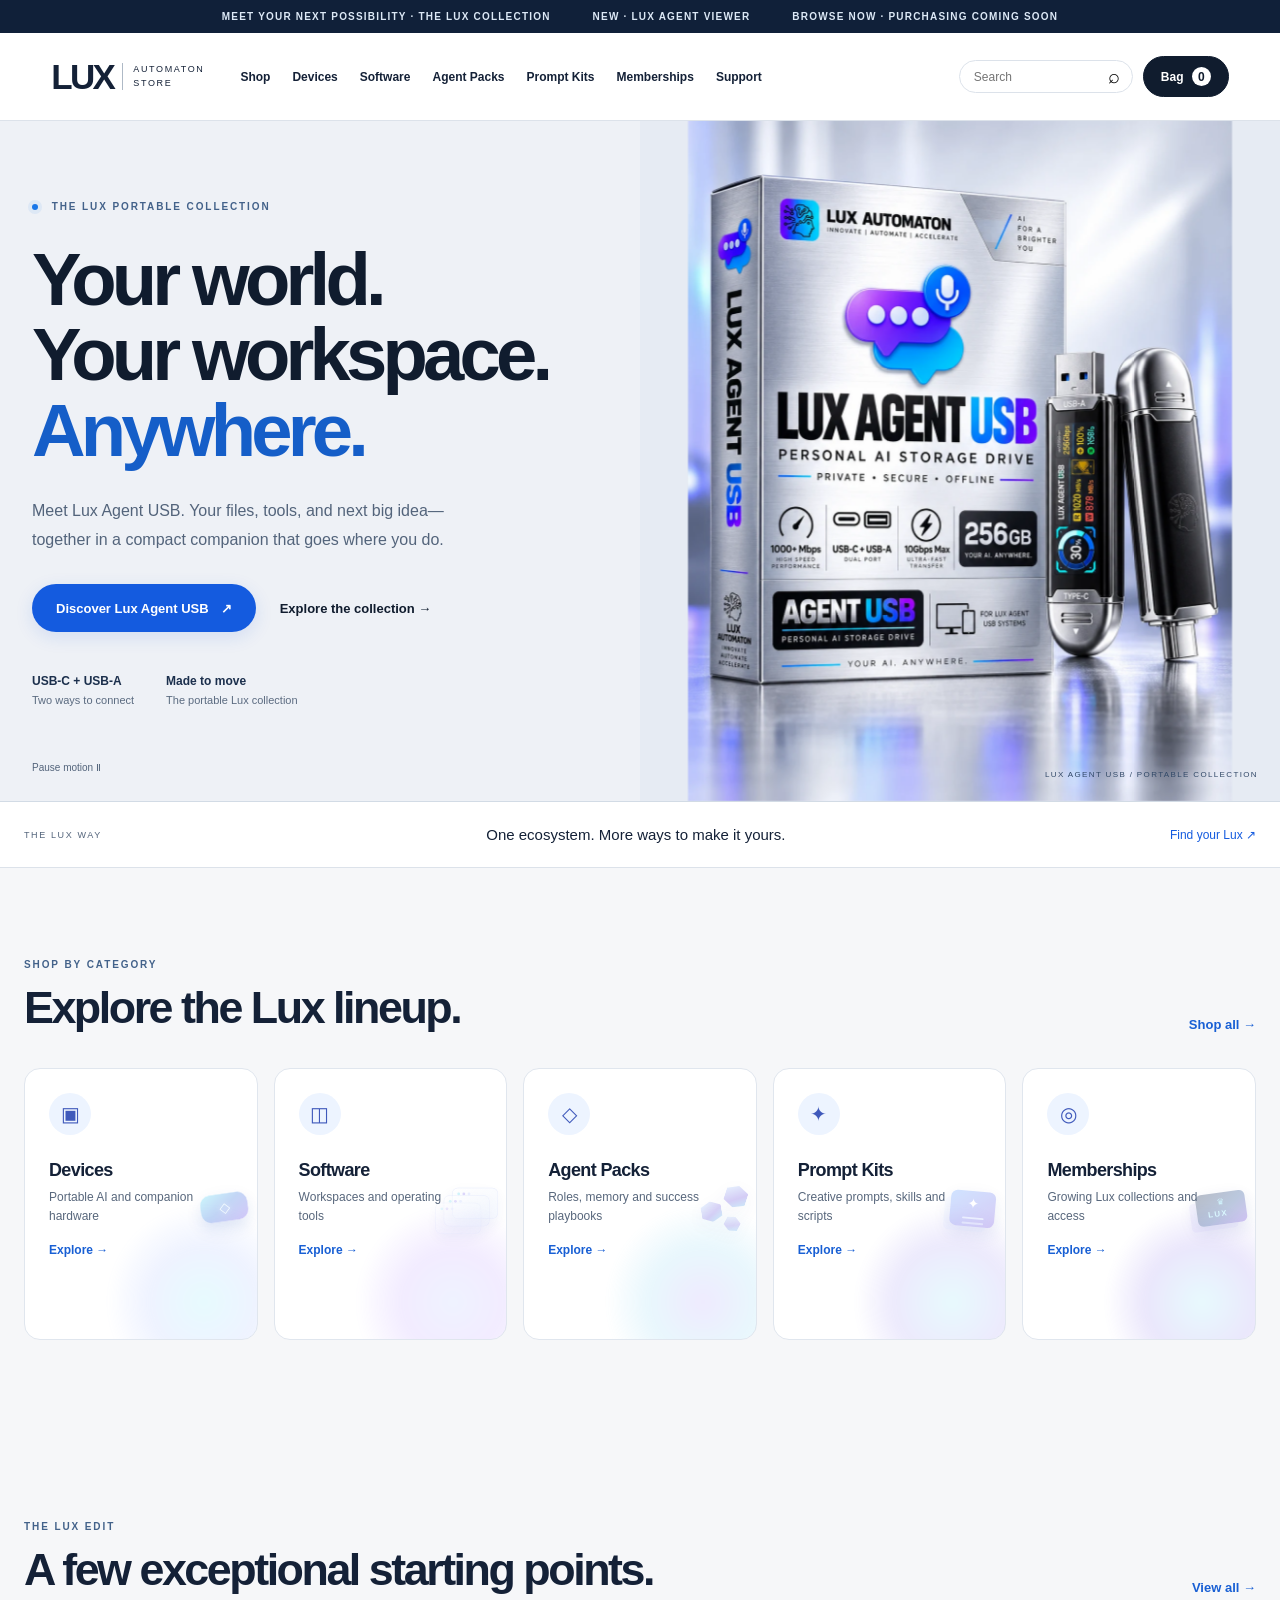
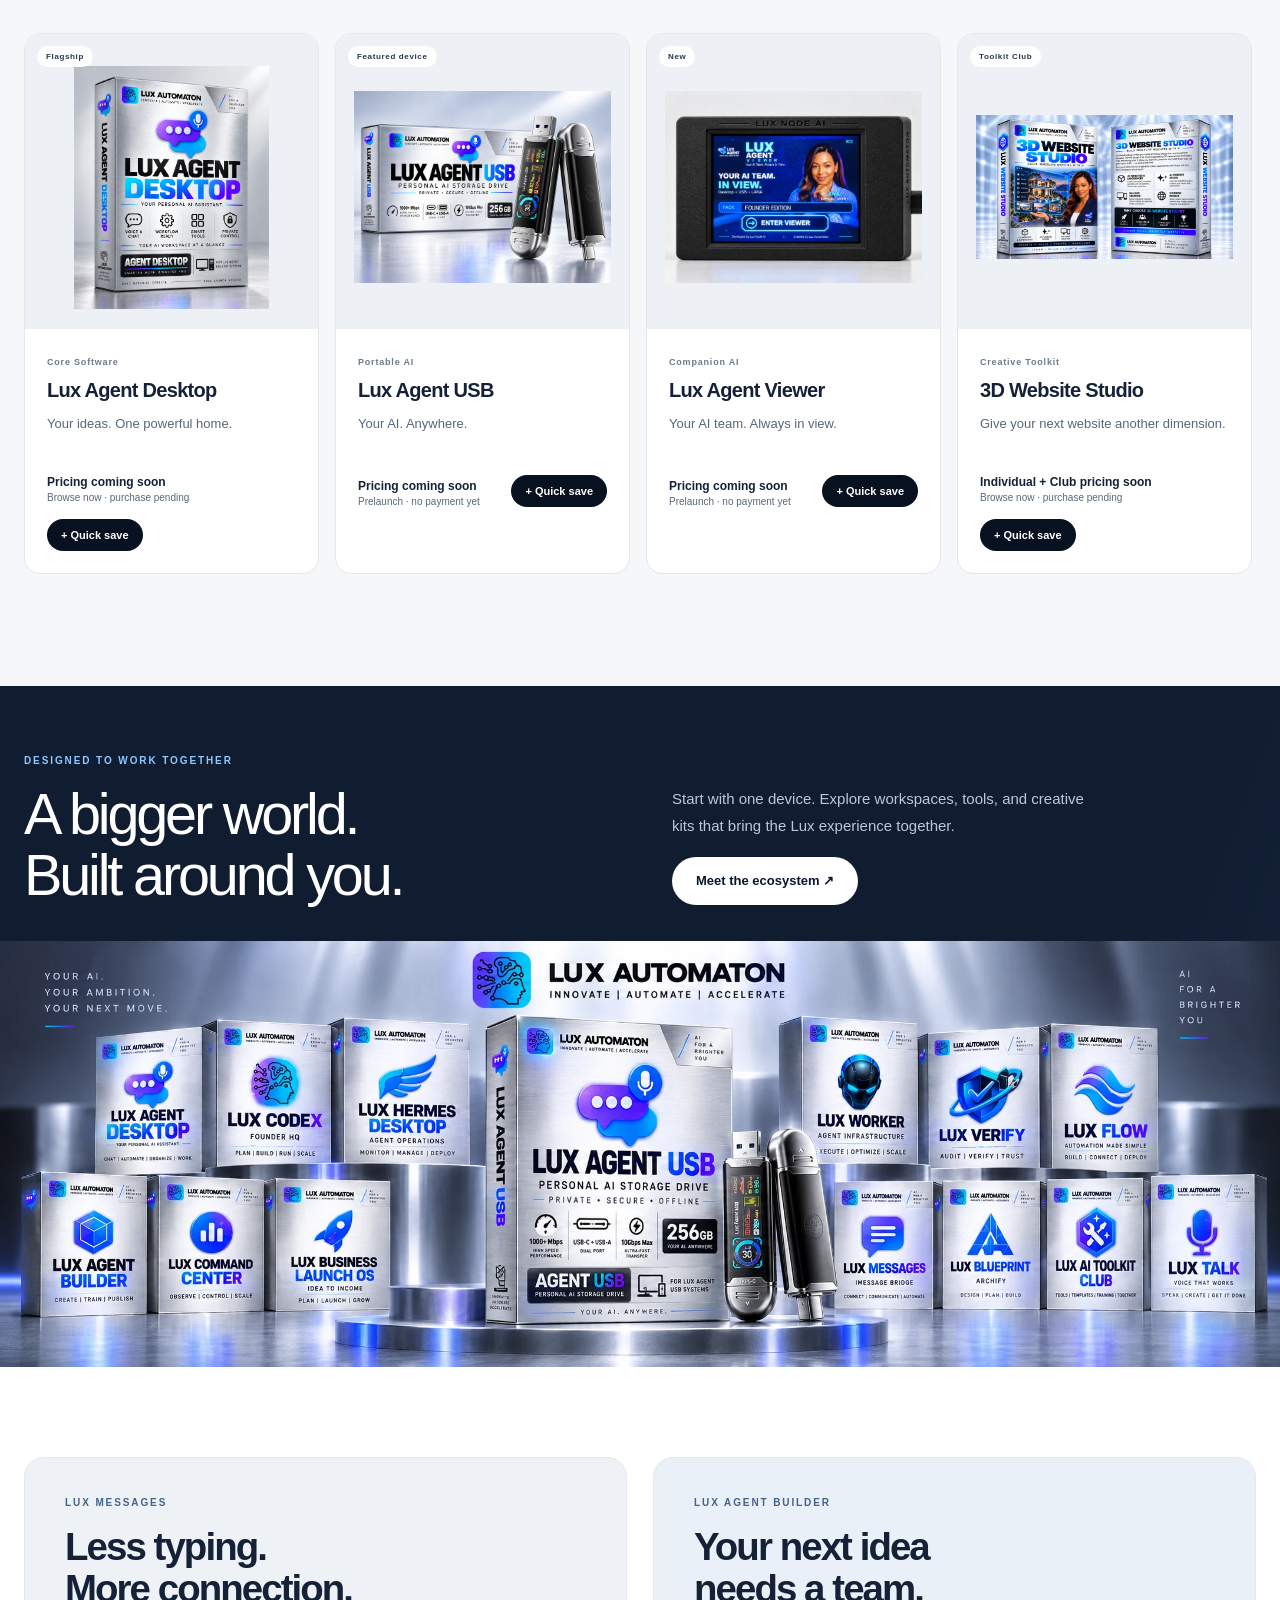
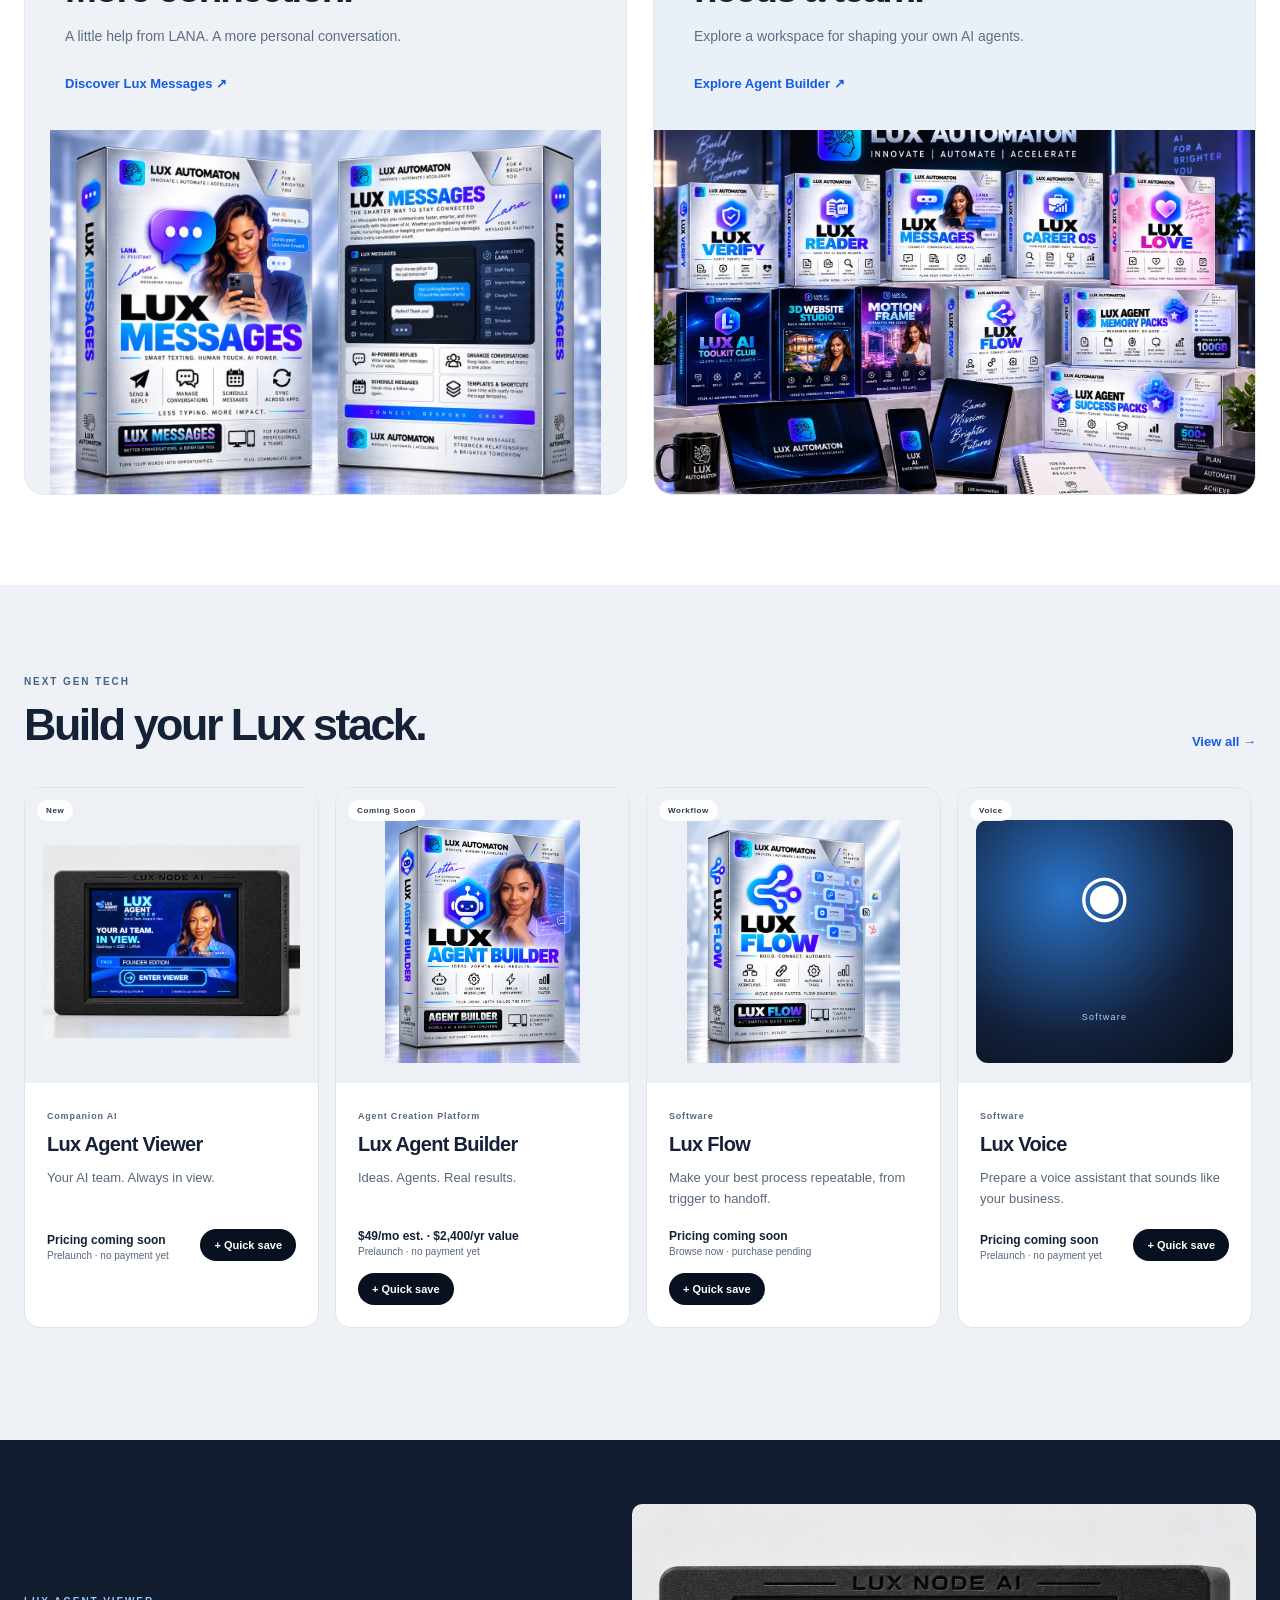
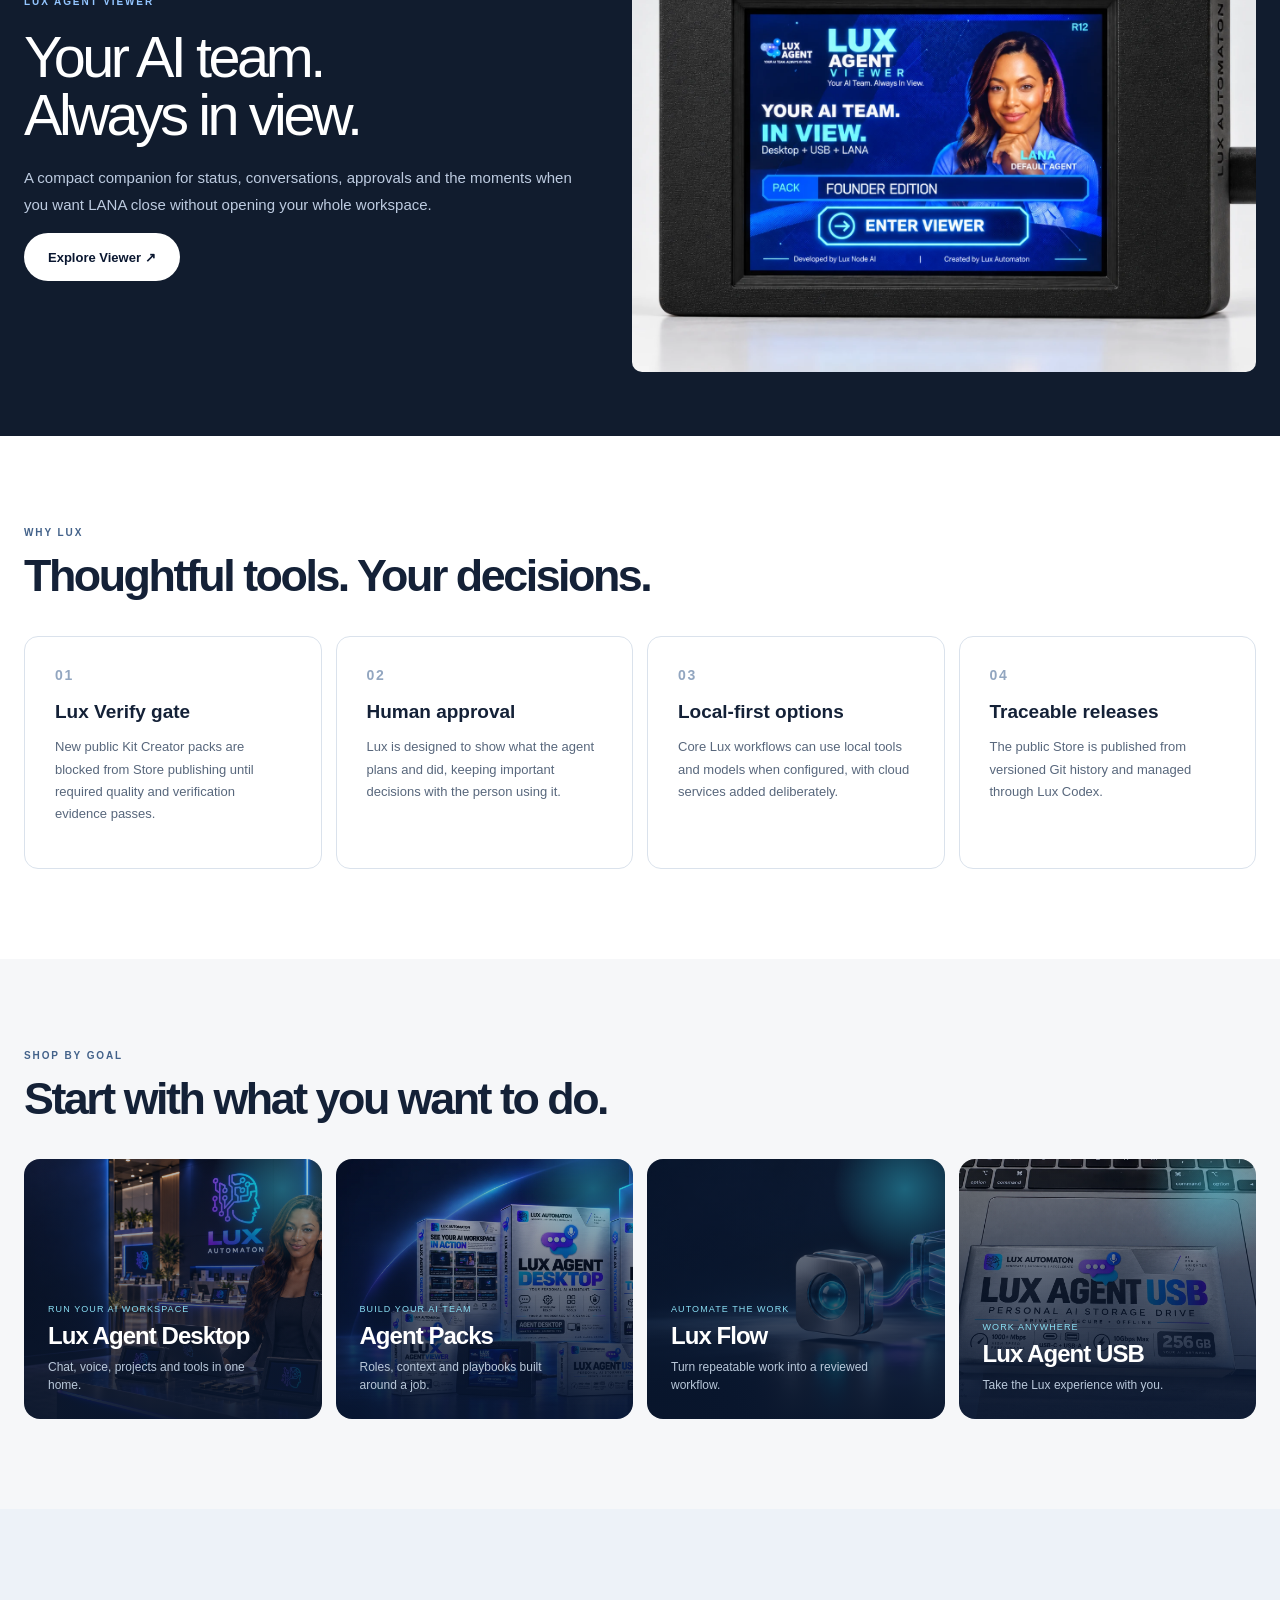
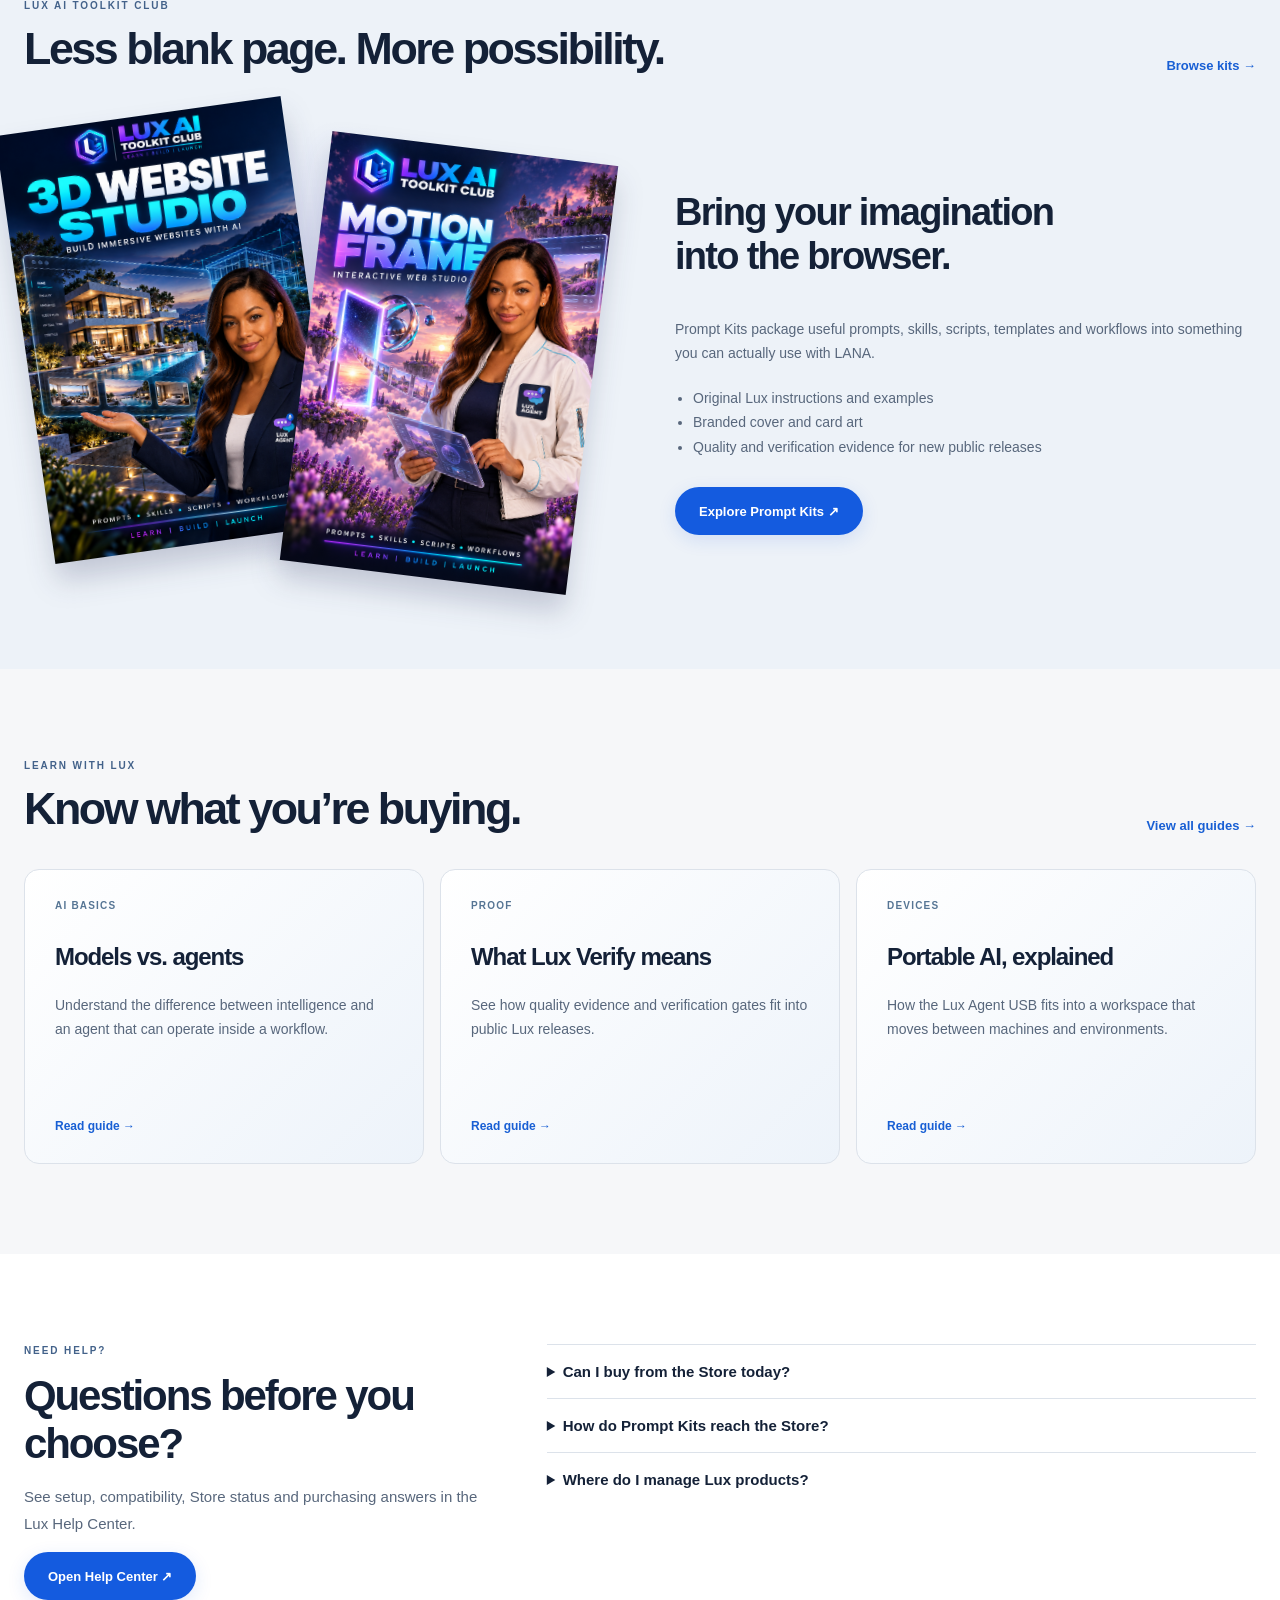
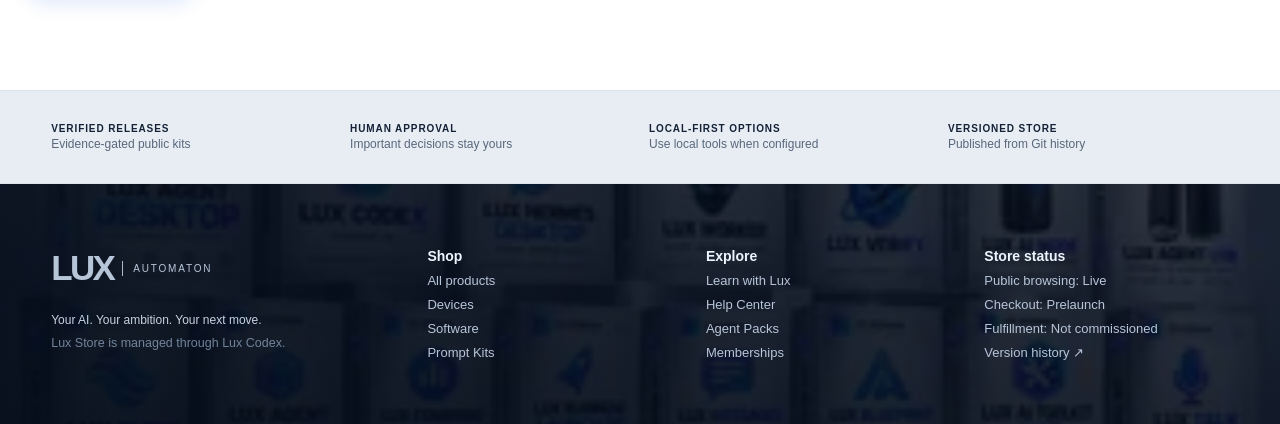
==== commit 743ba72f: "Publish premium Lux Store experience" ====
--- a/index.html
+++ b/index.html
@@ -10,23 +10,25 @@
 </head>
 <body data-page="home">
   <div id="site-chrome"></div>
-  <main>
-    <section class="retail-hero">
+  <main id="main-content">
+    <section class="retail-hero premium-hero" aria-labelledby="hero-title">
       <div class="retail-hero-copy">
-        <span class="kicker">LUX AGENT USB · PORTABLE AI</span>
-        <h1>Your AI.<br><em>Anywhere.</em></h1>
-        <p>Carry your Lux workspace, tools and setup in a compact dual-connector device built for work that moves with you.</p>
+        <span class="kicker"><span class="signal-dot"></span> THE LUX PORTABLE COLLECTION</span>
+        <h1 id="hero-title">Your world.<br>Your workspace.<br><em>Anywhere.</em></h1>
+        <p>Meet Lux Agent USB. Your files, tools, and next big idea—together in a compact companion that goes where you do.</p>
         <div class="hero-actions">
-          <a class="button primary" href="./product.html?id=usb">Explore Lux Agent USB ↗</a>
-          <a class="button ghost" href="./shop.html?category=Devices">Shop devices</a>
+          <a class="button primary" href="./product.html?id=usb">Discover Lux Agent USB <span>↗</span></a>
+          <a class="text-link" href="./shop.html">Explore the collection →</a>
         </div>
-        <div class="hero-proof"><span>Portable workspace</span><span>Guided setup</span><span>Lux ecosystem ready</span></div>
+        <div class="hero-details"><span><b>USB-C + USB-A</b>Two ways to connect</span><span><b>Made to move</b>The portable Lux collection</span></div>
       </div>
       <div class="retail-hero-media">
-        <img src="./assets/approved-usb-set.png" alt="Lux Agent USB product set">
-        <div class="product-float"><span>FEATURED DEVICE</span><b>Lux Agent USB</b><small>Pricing will appear when fulfillment is commissioned.</small></div>
+        <img src="./assets/premium/usb-portrait.webp" width="1122" height="1402" fetchpriority="high" alt="Lux Agent USB in its silver packaging, with the black and silver dual-connector display device">
+        <span class="photo-caption">LUX AGENT USB / PORTABLE COLLECTION</span>
       </div>
+      <button class="motion-toggle" type="button" aria-pressed="false">Pause motion <span aria-hidden="true">Ⅱ</span></button>
     </section>
+    <div class="collection-strip"><span>THE LUX WAY</span><p>One ecosystem. More ways to make it yours.</p><a href="./shop.html">Find your Lux ↗</a></div>
 
     <section class="lineup section">
       <div class="section-head"><div><span class="kicker">SHOP BY CATEGORY</span><h2>Explore the Lux lineup.</h2></div><a href="./shop.html">Shop all →</a></div>
@@ -34,16 +36,17 @@
     </section>
 
     <section class="merch section">
-      <div class="section-head"><div><span class="kicker">CUSTOMER FAVORITES</span><h2>Most popular.</h2></div><a href="./shop.html?sort=featured">View all →</a></div>
+      <div class="section-head"><div><span class="kicker">THE LUX EDIT</span><h2>A few exceptional starting points.</h2></div><a href="./shop.html?sort=featured">View all →</a></div>
       <div class="product-rail" id="popular-rail"></div>
     </section>
 
-    <section class="feature-split usb-feature">
-      <div class="feature-media"><img src="./assets/approved-usb-device.png" alt="Lux Agent USB dual-connector device"></div>
-      <div class="feature-copy"><span class="kicker">WORK ANYWHERE</span><h2>Small device.<br>Big Lux workspace.</h2><p>The portable edition is designed around a compact dual-connector form, with setup and compatibility handled through the Lux ecosystem.</p>
-        <div class="spec-chips"><span>USB-C + USB form</span><span>Portable Lux setup</span><span>Customer-ready workflow</span></div>
-        <a class="button primary" href="./product.html?id=usb">See product details ↗</a>
-      </div>
+    <section class="ecosystem-story" aria-labelledby="ecosystem-title">
+      <div class="ecosystem-heading"><span class="kicker">DESIGNED TO WORK TOGETHER</span><h2 id="ecosystem-title">A bigger world.<br>Built around you.</h2><p>Start with one device. Explore workspaces, tools, and creative kits that bring the Lux experience together.</p><a class="button light" href="./shop.html">Meet the ecosystem ↗</a></div>
+      <img src="./assets/premium/ecosystem-wide.webp" width="2172" height="724" loading="lazy" alt="The Lux product collection with Lux Agent USB at the center">
+    </section>
+    <section class="campaign-grid section" aria-label="Explore Lux experiences">
+      <a class="campaign campaign-messages" href="./product.html?id=lux-messages"><div><span class="kicker">LUX MESSAGES</span><h2>Less typing.<br>More connection.</h2><p>A little help from LANA. A more personal conversation.</p><span class="text-link">Discover Lux Messages ↗</span></div><img src="./assets/premium/messages.webp" loading="lazy" width="1290" height="854" alt="Lux Messages front and back packaging with LANA"></a>
+      <a class="campaign campaign-builder" href="./product.html?id=agent-builder"><div><span class="kicker">LUX AGENT BUILDER</span><h2>Your next idea<br>needs a team.</h2><p>Explore a workspace for shaping your own AI agents.</p><span class="text-link">Explore Agent Builder ↗</span></div><img src="./assets/premium/agent-builder-banner.webp" loading="lazy" width="1536" height="1024" alt="Lux Automaton product collection with creative tools and devices"></a>
     </section>
 
     <section class="merch section dark-merch">
@@ -53,11 +56,11 @@
 
     <section class="viewer-story">
       <div class="viewer-copy"><span class="kicker">LUX AGENT VIEWER</span><h2>Your AI team.<br>Always in view.</h2><p>A compact companion for status, conversations, approvals and the moments when you want LANA close without opening your whole workspace.</p><a class="button light" href="./product.html?id=viewer">Explore Viewer ↗</a></div>
-      <img src="./assets/viewer-showcase.png" alt="Lux Agent Viewer on a desk">
+      <img src="./assets/premium/viewer.webp" loading="lazy" alt="The actual Lux Agent Viewer device with LANA on its screen">
     </section>
 
     <section class="proof section">
-      <div class="section-head"><div><span class="kicker">WHY LUX</span><h2>Built around proof, not promises.</h2></div></div>
+      <div class="section-head"><div><span class="kicker">WHY LUX</span><h2>Thoughtful tools. Your decisions.</h2></div></div>
       <div class="proof-grid">
         <article><b>01</b><h3>Lux Verify gate</h3><p>New public Kit Creator packs are blocked from Store publishing until required quality and verification evidence passes.</p></article>
         <article><b>02</b><h3>Human approval</h3><p>Lux is designed to show what the agent plans and did, keeping important decisions with the person using it.</p></article>
@@ -70,9 +73,9 @@
       <div class="section-head"><div><span class="kicker">SHOP BY GOAL</span><h2>Start with what you want to do.</h2></div></div>
       <div class="goal-grid">
         <a href="./product.html?id=desktop"><span>RUN YOUR AI WORKSPACE</span><b>Lux Agent Desktop</b><small>Chat, voice, projects and tools in one home.</small></a>
-        <a href="./shop.html?category=Agent%20Packs"><span>BUILD YOUR AI TEAM</span><b>Agent Packs</b><small>Roles, context and playbooks built around a job.</small></a>
+        <a class="goal-agent-packs" href="./shop.html?category=Agent%20Packs"><span>BUILD YOUR AI TEAM</span><b>Agent Packs</b><small>Roles, context and playbooks built around a job.</small></a>
         <a href="./shop.html?q=Lux%20Flow"><span>AUTOMATE THE WORK</span><b>Lux Flow</b><small>Turn repeatable work into a reviewed workflow.</small></a>
-        <a href="./product.html?id=usb"><span>WORK ANYWHERE</span><b>Lux Agent USB</b><small>Take the Lux experience with you.</small></a>
+        <a class="goal-usb" href="./product.html?id=usb"><span>WORK ANYWHERE</span><b>Lux Agent USB</b><small>Take the Lux experience with you.</small></a>
       </div>
     </section>
 
@@ -80,7 +83,7 @@
       <div class="section-head"><div><span class="kicker">LUX AI TOOLKIT CLUB</span><h2>Less blank page. More possibility.</h2></div><a href="./shop.html?category=Prompt%20Kits">Browse kits →</a></div>
       <div class="kit-feature">
         <div class="kit-stack"><img src="./assets/kit-3d.png" alt="3D Website Studio toolkit cover"><img src="./assets/kit-motion.png" alt="MotionFrame Studio toolkit cover"></div>
-        <div><h3>Verified creative starting points.</h3><p>Prompt Kits package useful prompts, skills, scripts, templates and workflows into something you can actually use with LANA.</p><ul><li>Original Lux instructions and examples</li><li>Branded cover and card art</li><li>Quality and verification evidence for new public releases</li></ul><a class="button primary" href="./shop.html?category=Prompt%20Kits">Explore Prompt Kits ↗</a></div>
+        <div><h3>Bring your imagination<br>into the browser.</h3><p>Prompt Kits package useful prompts, skills, scripts, templates and workflows into something you can actually use with LANA.</p><ul><li>Original Lux instructions and examples</li><li>Branded cover and card art</li><li>Quality and verification evidence for new public releases</li></ul><a class="button primary" href="./shop.html?category=Prompt%20Kits">Explore Prompt Kits ↗</a></div>
       </div>
     </section>
 
@@ -102,4 +105,4 @@
   <div id="bag-root"></div>
   <script src="./app.js" defer></script>
 </body>
-</html>+</html>
--- a/styles.css
+++ b/styles.css
@@ -40,4 +40,129 @@
 @media(max-width:1100px){.main-nav{gap:12px}.main-nav a:nth-child(5),.main-nav a:nth-child(6){display:none}.category-grid{grid-template-columns:repeat(3,1fr)}.proof-grid,.goal-grid,.support-cards{grid-template-columns:repeat(2,1fr)}.shop-grid{grid-template-columns:repeat(2,1fr)}}
 @media(max-width:820px){.announcement span:nth-child(n+2){display:none}.store-header{flex-wrap:wrap;gap:12px}.main-nav{order:3;width:100%;overflow:auto;padding-bottom:2px}.header-tools{margin-left:auto}.header-search{display:none}.retail-hero{grid-template-columns:1fr}.retail-hero-copy{padding:50px 24px}.retail-hero-media{min-height:430px}.retail-hero-media>img{height:410px}.feature-split,.kit-feature,.faq-preview,.product-page,.product-story,.help-layout{grid-template-columns:1fr}.viewer-copy{width:100%;padding:60px 24px}.viewer-story:after{background:linear-gradient(0deg,#07111fe8 12%,#07111f99 68%,transparent)}.category-grid{grid-template-columns:repeat(2,1fr)}.shop-shell{grid-template-columns:1fr}.shop-filters{position:static}.service-promises{grid-template-columns:repeat(2,1fr)}.store-footer{grid-template-columns:repeat(2,1fr)}.product-main-media{height:480px}}
 @media(max-width:560px){.section{padding:52px 18px}.section-head{align-items:flex-start;flex-direction:column}.main-nav a{white-space:nowrap}.retail-hero h1{font-size:58px}.product-float{left:18px;right:18px;bottom:18px}.category-grid,.proof-grid,.goal-grid,.support-cards,.shop-grid,.learn-grid,.editorial-grid,.guide-columns{grid-template-columns:1fr}.product-rail{grid-auto-columns:82%}.feature-media img{height:440px}.viewer-story{min-height:650px;align-items:flex-end}.kit-stack{height:320px}.service-promises,.store-footer{grid-template-columns:1fr}.shop-toolbar{align-items:stretch;flex-direction:column}.sort-label{justify-content:space-between}.product-main-media{height:380px}.product-info h1{font-size:46px}.support-cta,.learn-cta{align-items:flex-start;flex-direction:column}.page-hero{padding:62px 20px}.page-hero h1{font-size:54px}}
-@media(prefers-reduced-motion:reduce){*{scroll-behavior:auto!important;transition:none!important}.retail-card-media:hover img,.category-card:hover{transform:none}}+@media(prefers-reduced-motion:reduce){*{scroll-behavior:auto!important;transition:none!important}.retail-card-media:hover img,.category-card:hover{transform:none}}
+/* Category-card color pass — visual flair only. No typography or layout changes. */
+.category-card{position:relative;isolation:isolate;overflow:hidden;background:#fff;box-shadow:0 12px 34px rgba(28,54,91,.055)}
+.category-card>*{position:relative;z-index:2}
+.category-card:before{content:"";position:absolute;z-index:0;inset:auto -42px -58px auto;width:190px;height:190px;border-radius:50%;filter:blur(4px);opacity:.52;pointer-events:none;animation:lux-category-glow 7s ease-in-out infinite}
+.category-card:after{content:"";position:absolute;z-index:1;right:18px;top:50%;pointer-events:none;opacity:.78;transition:transform .28s ease,opacity .28s ease,filter .28s ease}
+.category-card:hover:after{opacity:.96;filter:saturate(1.08) brightness(1.03)}
+.category-card:nth-child(1){background:linear-gradient(115deg,#fff 0%,#f8fdff 50%,#eaf8ff 100%);border-color:#d5e9f4}
+.category-card:nth-child(1):before{background:radial-gradient(circle,#53dff6 0%,#8aa8ff 40%,transparent 72%)}
+.category-card:nth-child(1):after{width:112px;height:72px;border-radius:24px;background:linear-gradient(145deg,#4fdcf3 0%,#3c70d9 48%,#6d46e8 100%);box-shadow:0 0 0 1px rgba(255,255,255,.7) inset,0 12px 30px rgba(60,112,217,.22),0 0 24px rgba(53,208,230,.22);transform:translateY(-50%) rotate(-7deg)}
+.category-card:nth-child(2){background:linear-gradient(115deg,#fff 0%,#fafbff 52%,#eef0ff 100%);border-color:#dddff5}
+.category-card:nth-child(2):before{background:radial-gradient(circle,#8ca6ff 0%,#a477ff 38%,transparent 72%)}
+.category-card:nth-child(2):after{width:112px;height:76px;border:1px solid rgba(113,142,240,.55);border-radius:12px;background:linear-gradient(145deg,rgba(255,255,255,.68),rgba(105,147,255,.2));box-shadow:-20px 16px 0 -1px rgba(143,178,255,.18),-20px 16px 0 0 rgba(113,142,240,.28),-40px 31px 0 -1px rgba(188,162,255,.12),-40px 31px 0 0 rgba(129,101,235,.18),0 14px 28px rgba(75,99,180,.14);transform:translateY(-58%)}
+.category-card:nth-child(3){background:linear-gradient(115deg,#fff 0%,#fbfaff 50%,#f0ebff 100%);border-color:#e2daf8}
+.category-card:nth-child(3):before{background:radial-gradient(circle,#8b6cf5 0%,#61c7ef 40%,transparent 72%)}
+.category-card:nth-child(3):after{width:82px;height:82px;border:1px solid rgba(255,255,255,.88);border-radius:16px;background:conic-gradient(from 35deg,#d7edff,#7357dc,#98dfff,#e9dcff,#d7edff);box-shadow:-46px 25px 0 -16px rgba(130,105,236,.62),-43px 22px 18px -7px rgba(80,109,213,.2),0 13px 32px rgba(109,70,232,.2);transform:translateY(-54%) rotate(27deg);clip-path:polygon(50% 0,100% 25%,100% 75%,50% 100%,0 75%,0 25%)}
+.category-card:nth-child(4){background:linear-gradient(115deg,#fff 0%,#f9fdff 52%,#e9f6ff 100%);border-color:#d7eaf5}
+.category-card:nth-child(4):before{background:radial-gradient(circle,#5ad7ef 0%,#7c6aec 43%,transparent 72%)}
+.category-card:nth-child(4):after{content:"✦";display:grid;place-items:center;width:104px;height:82px;border:1px solid rgba(255,255,255,.85);border-radius:16px;background:linear-gradient(145deg,rgba(94,160,255,.72),rgba(114,74,227,.8));box-shadow:-17px 14px 0 -2px rgba(129,170,255,.18),0 15px 30px rgba(76,107,210,.18);color:#fff;font-size:35px;transform:translateY(-50%) rotate(5deg)}
+.category-card:nth-child(5){background:linear-gradient(115deg,#fff 0%,#f9fbff 48%,#ececff 100%);border-color:#dcddf4}
+.category-card:nth-child(5):before{background:radial-gradient(circle,#58d7ef 0%,#6f55e8 42%,transparent 72%)}
+.category-card:nth-child(5):after{content:"LUX";display:flex;align-items:center;justify-content:center;width:116px;height:72px;border-radius:13px;background:linear-gradient(145deg,#10254a,#214e91 55%,#643bd6);box-shadow:-18px 13px 0 -3px rgba(121,107,230,.25),0 15px 32px rgba(47,70,160,.24);color:#86eaff;font-size:18px;font-weight:800;letter-spacing:.18em;transform:translateY(-50%) rotate(-8deg)}
+@keyframes lux-category-glow{0%,100%{opacity:.42;transform:scale(.96)}50%{opacity:.62;transform:scale(1.06)}}
+@media(max-width:560px){.category-card:after{right:12px;opacity:.62}.category-card:before{right:-70px;bottom:-70px;opacity:.42}.category-card:hover:after{opacity:.7}}
+@media(prefers-reduced-motion:reduce){.category-card:before{animation:none}}
+
+/* Category artwork v2 — visible artwork inside the five existing cards only. */
+.category-card:after{display:none!important;content:none!important}
+.category-card>.category-art{position:absolute!important;z-index:1!important;right:16px;top:50%;width:132px!important;height:104px!important;transform:translateY(-50%);border-radius:0!important;background:none!important;color:inherit!important;pointer-events:none;opacity:.94;filter:drop-shadow(0 12px 22px rgba(48,73,145,.18));animation:lux-category-art-float 6.5s ease-in-out infinite}
+.category-card>.category-art>span{position:absolute;display:block}
+.category-card>.category-icon{z-index:3}
+.category-card b,.category-card small,.category-card i{position:relative;z-index:3}
+.art-devices>span:nth-child(1){width:102px;height:60px;right:2px;top:20px;border-radius:22px;background:linear-gradient(145deg,#55dff4 0%,#3978df 48%,#6d46e8 100%);box-shadow:inset 0 0 0 1px rgba(255,255,255,.62),0 14px 24px rgba(46,104,206,.24);transform:rotate(-8deg)}
+.art-devices>span:nth-child(1):after{content:"◇";position:absolute;inset:0;display:grid;place-items:center;color:#dff9ff;font-size:30px;text-shadow:0 0 12px rgba(255,255,255,.75)}
+.art-devices>span:nth-child(2){width:92px;height:8px;right:8px;top:77px;border-radius:50%;background:rgba(57,102,185,.22);filter:blur(8px)}
+.art-software>span{width:98px;height:66px;right:0;border:1px solid rgba(119,145,239,.48);border-radius:12px;background:linear-gradient(145deg,rgba(255,255,255,.62),rgba(90,147,255,.16));box-shadow:0 12px 24px rgba(60,88,180,.12)}
+.art-software>span:nth-child(1){top:8px;right:0}.art-software>span:nth-child(2){top:24px;right:18px;opacity:.8}.art-software>span:nth-child(3){top:40px;right:36px;opacity:.55}
+.art-software>span:before{content:"";position:absolute;left:10px;top:9px;width:6px;height:6px;border-radius:50%;background:#65d9f0;box-shadow:11px 0 0 #8e79ef,22px 0 0 #b7c7ff}
+.art-packs>span{width:48px;height:48px;background:linear-gradient(145deg,#b7e6ff,#7056de 58%,#4fd3ef);clip-path:polygon(50% 0,100% 24%,100% 76%,50% 100%,0 76%,0 24%);box-shadow:0 10px 22px rgba(79,84,185,.2)}
+.art-packs>span:nth-child(1){right:2px;top:3px;transform:rotate(18deg)}.art-packs>span:nth-child(2){right:54px;top:35px;transform:rotate(-10deg) scale(.92);opacity:.9}.art-packs>span:nth-child(3){right:10px;top:61px;transform:rotate(28deg) scale(.68);opacity:.75}
+.art-prompts>span:nth-child(1){width:96px;height:76px;right:4px;top:15px;border-radius:14px;background:linear-gradient(145deg,#67a3ff,#7554df);box-shadow:-15px 13px 0 -3px rgba(126,166,255,.16),0 14px 28px rgba(71,97,190,.2);transform:rotate(5deg)}
+.art-prompts>span:nth-child(1):before{content:"✦";position:absolute;left:35px;top:10px;color:#fff;font-size:30px}.art-prompts>span:nth-child(1):after{content:"";position:absolute;left:27px;bottom:16px;width:46px;height:4px;border-radius:9px;background:#c6d5ff;box-shadow:0 11px 0 rgba(198,213,255,.72)}
+.art-memberships>span:nth-child(1){width:106px;height:68px;right:2px;top:18px;border-radius:12px;background:linear-gradient(145deg,#10234a,#1f4b92 55%,#653cd7);box-shadow:-18px 13px 0 -3px rgba(124,110,232,.22),0 14px 30px rgba(47,70,160,.24);transform:rotate(-8deg)}
+.art-memberships>span:nth-child(1):before{content:"♛";position:absolute;top:8px;left:46px;color:#6ce6ff;font-size:18px}.art-memberships>span:nth-child(1):after{content:"LUX";position:absolute;left:23px;bottom:13px;color:#8cecff;font-size:17px;font-weight:800;letter-spacing:.18em}
+@keyframes lux-category-art-float{0%,100%{translate:0 0}50%{translate:0 -4px}}
+@media(max-width:560px){.category-card{padding-right:158px!important}.category-card b,.category-card small,.category-card i{max-width:230px}.category-card>.category-art{right:10px;width:142px!important;height:108px!important;opacity:1}}
+@media(min-width:561px) and (max-width:1100px){.category-card>.category-art{width:112px!important;height:92px!important;right:10px;opacity:.9}.category-card{padding-right:118px!important}}
+@media(min-width:1101px){.category-card>.category-art{width:76px!important;height:64px!important;right:10px;top:auto;bottom:12px;transform:none;scale:.72;transform-origin:bottom right}.category-card{padding-bottom:82px!important}}
+@media(prefers-reduced-motion:reduce){.category-card>.category-art{animation:none}}
+
+/* Lux product ecosystem footer background — footer only. */
+.store-footer{
+  position:relative;
+  isolation:isolate;
+  overflow:hidden;
+  background-color:#08111f;
+  background-image:
+    linear-gradient(90deg,rgba(4,12,25,.93) 0%,rgba(4,12,25,.86) 48%,rgba(4,12,25,.78) 100%),
+    url("./assets/footer-products.webp");
+  background-repeat:no-repeat,no-repeat;
+  background-position:center,center 42%;
+  background-size:cover,cover;
+}
+.store-footer:before{
+  content:"";
+  position:absolute;
+  inset:0;
+  z-index:-1;
+  pointer-events:none;
+  background:linear-gradient(180deg,rgba(4,12,25,.18) 0%,rgba(4,12,25,.48) 100%);
+}
+.store-footer>*{position:relative;z-index:1}
+@media(max-width:560px){
+  .store-footer{
+    background-image:
+      linear-gradient(180deg,rgba(4,12,25,.68) 0%,rgba(4,12,25,.76) 48%,rgba(4,12,25,.82) 100%),
+      url("./assets/footer-products.webp");
+    background-position:center center,center center;
+    background-size:100% 100%,100% 100%;
+  }
+}
+
+/* Lux silver collection — retail art direction */
+:root{--paper:#f6f7f9;--ink:#101c2e;--text:#142137;--muted:#58677c;--blue:#145bdf;--line:#dce2ea;font-family:"Avenir Next",Avenir,"Segoe UI",sans-serif}
+body{font-size:15px}h1,h2,h3{font-family:"Avenir Next",Avenir,"Segoe UI",sans-serif}a,button{-webkit-tap-highlight-color:transparent}a:focus-visible,button:focus-visible,input:focus-visible,select:focus-visible,summary:focus-visible{outline:3px solid #1687e8;outline-offset:5px}.skip-link{position:fixed;top:-80px;left:16px;z-index:120;padding:12px 20px;background:white;color:#142137;border-radius:8px}.skip-link:focus{top:12px}
+.announcement{font-size:10px;letter-spacing:.12em;padding:11px 18px;background:#102039}.store-header{min-height:88px;padding-inline:clamp(22px,4vw,72px);gap:36px}.store-brand strong{font-size:35px;letter-spacing:-.075em;color:inherit}.store-brand span{font-size:9px;line-height:1.5;letter-spacing:.18em}.store-brand i{display:none}.main-nav{gap:22px}.main-nav a{font-size:12px}.bag-button{font-size:12px;padding:10px 17px}.header-search input{font-size:12px}.button{min-height:48px;border-radius:999px;padding:14px 24px;font-size:13px;font-weight:650;transition:background .2s,transform .2s,box-shadow .2s}.button.primary{box-shadow:0 5px 18px #145bdf20}.button:hover{transform:translateY(-2px)}.button.primary:hover{box-shadow:0 8px 22px #145bdf35}.text-link{text-decoration:none;font-weight:650;font-size:13px;display:inline-flex;align-items:center;min-height:44px}.kicker{font-size:10px;letter-spacing:.19em;color:#43628a;font-weight:700}.section{padding:90px max(24px,calc((100vw - 1320px)/2))}.section-head{margin-bottom:36px}.section-head h2{font-size:clamp(30px,3.5vw,48px);font-weight:600;letter-spacing:-.055em;line-height:1.12}.section-head>a{font-size:13px}
+.premium-hero{position:relative;background:#eef1f6;color:var(--ink);grid-template-columns:1fr 1fr;min-height:680px;overflow:hidden;border-bottom:1px solid #d2dbe5}
+.premium-hero .retail-hero-copy{position:relative;z-index:2;padding:64px 24px 80px max(32px,calc((100vw - 1320px)/2));animation:lux-enter .9s both}
+.premium-hero h1{font-size:clamp(52px,5.8vw,86px);font-weight:600;line-height:1.02;letter-spacing:-.065em;margin:28px 0}
+.premium-hero h1 em{background:none;color:#155ec8}.premium-hero .retail-hero-copy>p{color:#53647b;font-size:16px;line-height:1.8;max-width:420px}
+.premium-hero .retail-hero-media{background:#e6ebf3;min-height:680px}
+.premium-hero .retail-hero-media>img{width:100%;height:100%;position:absolute;inset:0;object-fit:cover;object-position:center 52%;filter:none;animation:lux-photo-arrive 1.4s both}
+.premium-hero .hero-actions{align-items:center;gap:24px}.hero-details{display:flex;gap:32px;margin-top:42px}.hero-details span{display:flex;flex-direction:column;gap:6px;font-size:11px;color:#5b6b80}.hero-details b{font-size:12px;color:#1b2f4c;font-weight:650}.signal-dot{display:inline-block;width:6px;height:6px;margin-right:9px;background:#1876e8;border-radius:50%;box-shadow:0 0 0 4px #1876e813}.photo-caption{position:absolute;bottom:22px;right:22px;color:#324968;font-size:8px;letter-spacing:.17em}
+.motion-toggle{position:absolute;bottom:18px;left:max(32px,calc((100vw - 1320px)/2));z-index:3;border:0;background:transparent;color:#53647b;font-size:10px;cursor:pointer;min-height:32px;padding:4px 0}
+.collection-strip{display:flex;align-items:center;justify-content:space-between;gap:20px;padding:24px max(24px,calc((100vw - 1320px)/2));background:white;border-bottom:1px solid var(--line)}.collection-strip>span{font-size:9px;letter-spacing:.18em;color:#53647b}.collection-strip p{font-size:15px;margin:0}.collection-strip a{font-size:12px;text-decoration:none;color:#145bdf}
+.category-grid{gap:16px}.category-card{min-height:215px;padding:24px;background:#fff!important;border:1px solid #e0e6ee!important;border-radius:16px;box-shadow:none}.category-card:before{opacity:.14}.category-card>.category-art{opacity:.3;right:8px;top:30%;transform:scale(.65);animation:none}.category-card>span.category-icon{background:#edf4ff;width:42px;height:42px;border-radius:50%;font-size:20px}.category-card b{font-size:18px;margin-top:25px}.category-card small{font-size:12px;max-width:170px}.category-card i{font-size:12px}.category-card:hover{box-shadow:0 14px 35px #1738630c}
+.product-rail{grid-auto-columns:calc((100% - 48px)/4);gap:16px;padding-bottom:22px;scrollbar-width:thin;scrollbar-color:#a7b9d2 transparent}.retail-card{border-color:#e1e7ed;border-radius:16px;transition:box-shadow .25s,transform .25s}.retail-card:hover{box-shadow:0 12px 30px #1f3d6710}.retail-card-media{height:295px;background:#edf0f5;padding:32px 18px 20px}.retail-card-copy{padding:22px}.retail-card h3{font-size:20px;font-weight:600;line-height:1.25;margin:10px 0}.retail-card-copy>p{font-size:13px;min-height:44px}.card-family{font-size:9px}.card-buy{flex-wrap:wrap;gap:16px}.card-buy b{font-size:12px;font-weight:600}.card-buy small{font-size:10px}.card-buy button{font-size:11px;padding:10px 14px;border-radius:999px}.card-badge,.verify-pill{font-size:8px;letter-spacing:.08em;background:#fffffff0}.dark-merch{background:#eef2f7;color:var(--text)}.dark-merch .kicker{color:#43628a}.dark-merch .section-head>a{color:var(--blue)}.dark-merch .retail-card{border-color:#dde4ed}.dark-merch .retail-card-copy{background:#fff;color:var(--text)}.dark-merch .retail-card-copy p,.dark-merch .card-family,.dark-merch .card-buy small{color:var(--muted)}
+.ecosystem-story{position:relative;background:#101c30;color:#fff;padding-top:68px;overflow:hidden}.ecosystem-heading{position:relative;z-index:1;display:grid;grid-template-columns:1fr 1fr;gap:16px 64px;align-items:center;padding-inline:max(24px,calc((100vw - 1320px)/2));padding-bottom:35px}.ecosystem-heading .kicker{grid-column:1/-1;color:#8fc7ff}.ecosystem-heading h2{font-size:clamp(36px,4.5vw,64px);font-weight:500;letter-spacing:-.055em;line-height:1.06;margin:0;grid-row:2/4}.ecosystem-heading p{font-size:15px;line-height:1.8;color:#bac8dd;max-width:430px;margin:0}.ecosystem-heading .button{justify-self:start}.ecosystem-story>img{width:100%;height:auto;min-height:220px;object-fit:cover}.ecosystem-story:after{content:"";pointer-events:none;position:absolute;inset:0;background:linear-gradient(110deg,transparent 35%,#7dccff12 50%,transparent 65%);background-size:250% 100%;animation:lux-silver-light 12s ease-in-out infinite}
+.campaign-grid{display:grid;grid-template-columns:1fr 1fr;gap:26px;background:white}.campaign{display:flex;flex-direction:column;overflow:hidden;text-decoration:none;border-radius:20px;background:#eef2f7;border:1px solid #e3e8ef}.campaign>div{padding:38px 40px 24px}.campaign h2{font-size:clamp(32px,3vw,46px);line-height:1.08;letter-spacing:-.05em;font-weight:600;margin:16px 0}.campaign p{color:#5d6e83;font-size:14px;line-height:1.6}.campaign .text-link{color:#145bdf}.campaign img{width:100%;aspect-ratio:1.65;object-fit:cover;margin-top:auto;transition:transform .6s}.campaign:hover img{transform:scale(1.025)}.campaign-builder{background:#eaf0f8}.campaign-builder img{object-position:center}
+.viewer-story{display:grid;grid-template-columns:1fr 1.1fr;align-items:center;min-height:540px;background:#111c2e;color:white;padding:64px max(24px,calc((100vw - 1320px)/2));gap:40px;overflow:hidden}.viewer-story:after{display:none}.viewer-copy{width:auto;padding:0;position:relative;z-index:1}.viewer-copy h2{font-weight:500;font-size:clamp(38px,4.5vw,64px)}.viewer-copy p{color:#bdcbe0;font-size:15px;line-height:1.8}.viewer-copy .kicker{color:#93c5ff}.viewer-story>img{position:relative;inset:auto;width:100%;height:auto;object-fit:contain;border-radius:10px}.proof-grid article{padding:30px;background:transparent;border-color:#dae2ec}.proof-grid article>b{color:#92a6c0;font-size:14px}.proof-grid h3{font-size:19px;font-weight:600}.proof-grid p{font-size:13px}
+.goal-grid a{min-height:260px;border-radius:16px;background:linear-gradient(135deg,#193b65,#0b1930)}.goal-grid small{font-size:12px}.goal-grid span{font-size:9px}.kit-feature{gap:70px}.kit-stack{height:470px}.kit-feature h3{font-size:38px;line-height:1.15;font-weight:550}.kit-feature p,.kit-feature li{font-size:14px}.editorial-card{background:linear-gradient(135deg,#fff,#edf3fa);padding:30px;min-height:295px}.editorial-card p,.learn-card p{font-size:14px}.editorial-card>span,.learn-card>span{font-size:10px}.editorial-card i,.learn-card i{font-size:12px}.faq-mini details p,.faq-list details p{font-size:14px}.faq-mini summary,.faq-list summary{font-size:15px;font-weight:600}.service-promises{padding-block:32px}.service-promises b{font-size:10px}.service-promises small{font-size:12px}.store-footer{padding-block:64px}.store-footer a,.store-footer span{font-size:13px}.store-footer b{font-size:14px}.store-footer .store-brand span{font-size:10px}
+.page-hero{position:relative;background:#10223d;isolation:isolate;overflow:hidden}.page-hero:after{content:"";position:absolute;inset:0;z-index:-1;background:linear-gradient(90deg,#10223d 5%,#10223de8 35%,#10223d22 100%),url('./assets/premium/ecosystem.webp') right center/auto 140% no-repeat;opacity:.8}.page-hero .kicker{color:#9ccafb}.page-hero h1{font-weight:550}.page-hero>p{font-size:15px;max-width:520px}.page-hero.learn-hero:after,.page-hero.support-hero:after{background:linear-gradient(90deg,#10223d 5%,#10223dd9 40%,#10223d44),url('./assets/lana-showroom.png') right center/cover;opacity:.6}
+.shop-main{min-width:0}.shop-grid .retail-card-media{height:290px}.shop-filters label{font-size:13px;line-height:1.5}.shop-filters legend{font-size:11px}.shop-search input{font-size:14px}.sort-label,.shop-toolbar>span{font-size:12px}.active-filters span{font-size:11px}.shop-filters{top:110px}.product-info h1{font-weight:550}.product-main-media{border:1px solid #dce3ee;background:#e9edf4}.product-info .feature-list li{font-size:14px}.purchase-note,.availability-copy{font-size:12px}.product-price{font-size:20px}.thumb-row button{flex-shrink:0}.thumb-row button:hover,.thumb-row button:focus{border-color:#145bdf}.story-block p,.included li,.verify-card p,.spec-table>div{font-size:14px}.product-editorial{margin-bottom:52px;background:#e9eef6;border-radius:18px;overflow:hidden}.product-editorial img{width:100%;max-height:540px;object-fit:contain}.product-editorial figcaption{padding:16px 24px;font-size:11px;letter-spacing:.1em;text-transform:uppercase;color:#52647b}.support-cards p{font-size:14px}.guide-columns p{font-size:14px}.guide-detail>p{font-size:16px}.bag-open{overflow:hidden}.bag-item span,.bag-item small,.bag-item button,.bag-foot p,.bag-foot>a{font-size:12px}.bag-item .small{width:75px;height:90px;object-fit:contain;flex-shrink:0}.toast{font-size:13px;max-width:calc(100vw - 32px);width:max-content}.reveal{opacity:0;transform:translateY(20px);transition:opacity .75s ease,transform .75s ease}.reveal.is-visible{opacity:1;transform:none}
+@keyframes lux-enter{from{opacity:0;transform:translateY(20px)}to{opacity:1;transform:none}}
+@keyframes lux-photo-arrive{from{opacity:.5;transform:scale(1.025)}to{opacity:1;transform:scale(1)}}
+@keyframes lux-silver-light{0%,100%{background-position:100% 0}50%{background-position:0 0}}
+.motion-paused *, .motion-paused *:before,.motion-paused *:after{animation:none!important;transition:none!important;scroll-behavior:auto!important}.motion-paused .reveal{opacity:1;transform:none}
+@media(min-width:1600px){.premium-hero{grid-template-columns:1fr 1fr}.premium-hero .retail-hero-media>img{object-fit:contain}}
+@media(max-width:1150px){.store-header{gap:22px}.main-nav{gap:14px}.main-nav a{font-size:11px}.header-search{display:none}.product-rail{grid-auto-columns:calc((100% - 32px)/3)}.category-card{padding:22px 18px}.premium-hero h1{font-size:60px}.campaign>div{padding:30px}.shop-shell{grid-template-columns:190px 1fr;gap:24px}.shop-grid{grid-template-columns:repeat(2,minmax(0,1fr))}.hero-actions{flex-direction:column;align-items:flex-start!important}}
+@media(max-width:820px){.store-header{padding:14px 22px;min-height:80px}.main-nav{flex-basis:100%;gap:24px}.main-nav a:nth-child(n){display:block}.main-nav a{font-size:12px}.premium-hero{grid-template-columns:1fr 1fr;min-height:550px}.premium-hero .retail-hero-copy{padding:45px 22px 68px}.premium-hero h1{font-size:46px}.premium-hero .retail-hero-copy>p{font-size:14px}.premium-hero .retail-hero-media{min-height:550px}.hero-details{gap:16px;margin-top:28px;flex-wrap:wrap}.hero-actions .button{font-size:12px;padding:12px 18px}.motion-toggle{left:22px}.section{padding:64px 24px}.collection-strip{padding:22px 24px}.collection-strip>span{display:none}.collection-strip p{font-size:13px}.product-rail{grid-auto-columns:calc((100% - 18px)/2)}.campaign-grid{gap:18px}.campaign h2{font-size:32px}.campaign>div{padding:26px}.viewer-story{grid-template-columns:1fr;padding:52px 24px;gap:32px}.viewer-copy{padding:0}.viewer-story>img{max-width:600px;justify-self:center}.ecosystem-heading{padding-inline:24px;gap:20px 32px}.ecosystem-heading h2{font-size:42px}.ecosystem-heading p{font-size:14px}.shop-shell{grid-template-columns:1fr}.shop-filters{position:static}.shop-filters fieldset{display:inline-block;vertical-align:top;margin-right:24px}.kit-feature{gap:28px}.kit-stack{height:410px}.page-hero:after{opacity:.45}.page-hero{padding:60px 24px}}
+@media(max-width:560px){.announcement{font-size:8px;letter-spacing:.1em}.store-header{gap:10px}.store-brand strong{font-size:30px}.store-brand span{font-size:8px}.bag-button{font-size:11px;padding:8px 13px}.main-nav{gap:22px}.premium-hero{display:flex;flex-direction:column}.premium-hero .retail-hero-copy{padding:38px 24px 26px}.premium-hero h1{font-size:52px;margin:20px 0}.premium-hero .retail-hero-copy>p{font-size:15px;max-width:350px}.premium-hero .hero-actions{gap:10px;margin-top:22px}.premium-hero .retail-hero-media{height:460px;min-height:0;width:100%}.premium-hero .retail-hero-media>img{object-fit:contain;position:relative}.hero-details{margin-top:24px;gap:26px}.photo-caption{display:none}.motion-toggle{left:auto;right:16px;bottom:12px;background:#ffffffd9;border-radius:20px;padding:6px 12px}.collection-strip{gap:12px;padding:20px 24px}.collection-strip p{max-width:190px;line-height:1.6}.collection-strip a{font-size:11px;white-space:nowrap}.section{padding:52px 20px}.section-head{gap:16px;margin-bottom:28px}.section-head h2{font-size:32px}.category-grid{grid-template-columns:repeat(2,minmax(0,1fr));gap:12px}.category-card{min-height:190px;padding:20px 16px}.category-card:last-child{grid-column:1/-1;min-height:155px}.category-card b{font-size:17px}.category-card small{font-size:12px}.category-card>.category-art{display:none}.product-rail{grid-auto-columns:86%;gap:14px}.retail-card-media{height:285px}.retail-card h3{font-size:20px}.ecosystem-story{padding-top:44px}.ecosystem-heading{display:block;padding:0 24px 32px}.ecosystem-heading h2{font-size:42px;margin:18px 0}.ecosystem-heading p{margin:0 0 24px}.ecosystem-story>img{min-height:0;object-fit:contain}.campaign-grid{grid-template-columns:1fr;gap:24px}.campaign>div{padding:30px 26px 16px}.campaign h2{font-size:36px}.viewer-story{min-height:0}.viewer-copy{padding:0}.viewer-copy h2{font-size:44px}.proof-grid{grid-template-columns:1fr}.proof-grid article{padding:24px}.kit-stack{height:370px}.kit-feature h3{font-size:32px}.page-hero h1{font-size:46px}.page-hero:after{background-position:center;opacity:.3}.shop-grid{grid-template-columns:1fr}.shop-filters fieldset{margin-right:18px}.product-page{gap:30px}.product-info h1{font-size:44px}.product-story{grid-template-columns:1fr}.product-main-media{height:380px}.product-editorial{width:calc(100% - 40px)}.guide-detail{padding:28px}.guide-detail>h2{font-size:32px}.service-promises{grid-template-columns:1fr 1fr;gap:26px}.store-footer{grid-template-columns:1fr 1fr;gap:34px 22px}.footer-brand{grid-column:1/-1}.spec-table>div{font-size:12px}.support-cta h2,.learn-cta h2{font-size:28px}}
+@media(prefers-reduced-motion:reduce){*,*:before,*:after{animation:none!important;transition:none!important;scroll-behavior:auto!important}.reveal{opacity:1;transform:none}}
+/* Keep the complete physical product in frame, including packaging edges. */
+.premium-hero .retail-hero-media>img{object-fit:contain}
+.goal-grid a:first-child{background:linear-gradient(0deg,#09162df5,#09162d40),url('./assets/lana-showroom.png') center/cover}
+.goal-grid a:nth-child(3){background:linear-gradient(0deg,#09162df5,#09162d70),url('./assets/flow-banner.png') center/cover}
+.goal-grid .goal-agent-packs{background:linear-gradient(0deg,#07152ff2 5%,#07152f9c 54%,#07152f33),url('./assets/premium/agent-packs-section.webp') center/cover}
+.goal-grid .goal-usb{background:linear-gradient(0deg,#07152ff2 5%,#07152fa6 56%,#07152f22),url('./assets/premium/usb-section.webp') center/cover}
+.campaign img{height:auto;aspect-ratio:1.65;object-fit:contain;flex:none}
+.bag-drawer:not(.open){visibility:hidden;box-shadow:none}
+@media(max-width:560px){.premium-hero h1{font-size:43px}.premium-hero .retail-hero-copy{padding-top:32px}.hero-details{margin-top:20px}.campaign img{aspect-ratio:1.5}}
+.campaign-builder img{object-fit:cover}
+.product-main-media{padding:24px;grid-template-columns:minmax(0,1fr);grid-template-rows:minmax(0,1fr)}
+.product-main-media img{width:100%;height:100%;min-height:0;object-fit:contain}
+.retail-card-media{grid-template-columns:minmax(0,1fr);grid-template-rows:minmax(0,1fr)}
+.retail-card-media img{min-height:0}
